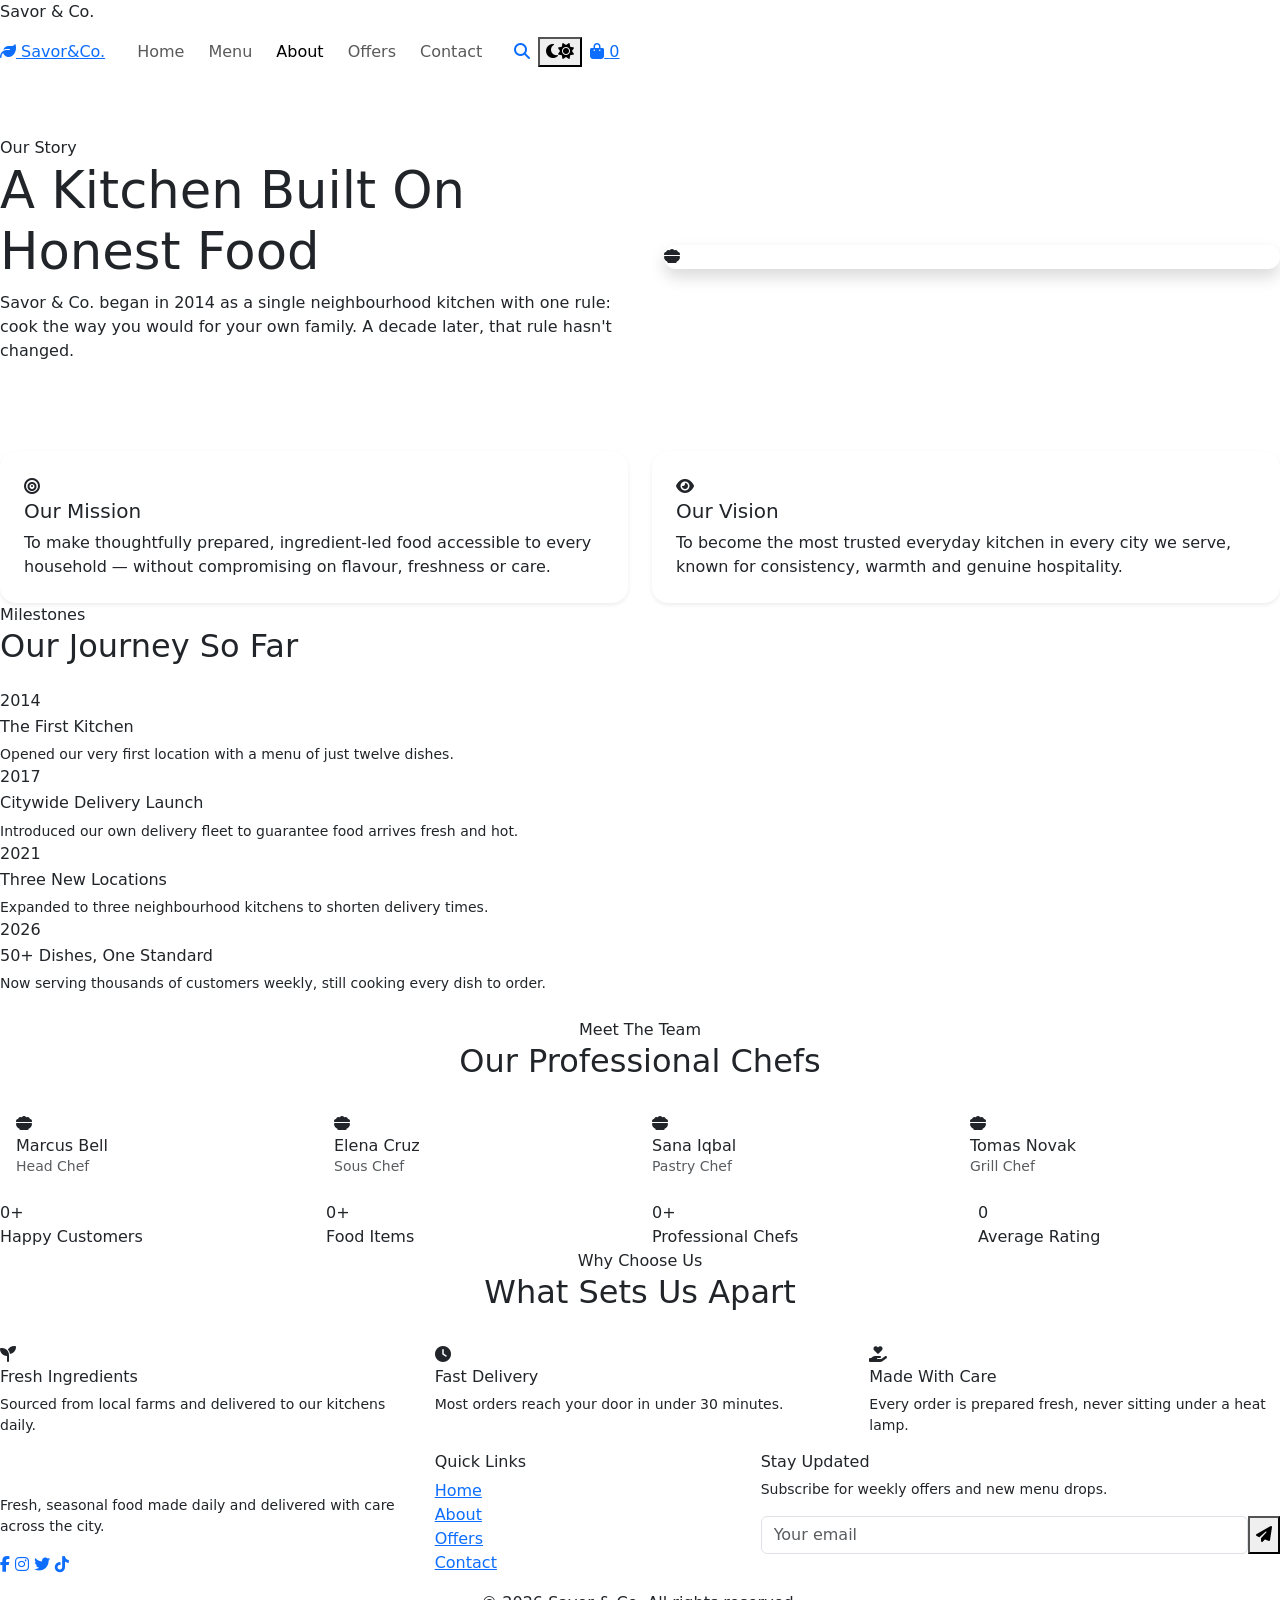
==== about.html @ 9f9e0a3d "Add food website" ====
<!DOCTYPE html>
<html lang="en">
<head>
<script>
(function () {
  // Apply saved theme immediately, before CSS/paint, to avoid a flash
  try {
    var t = localStorage.getItem("savorco_theme") || "light";
    document.documentElement.setAttribute("data-theme", t);
  } catch (e) {}

  // Register the broken-image fallback as early as possible (before
  // any <img> in <body> starts loading) so fast failures are always
  // caught -- a listener attached later (e.g. at DOMContentLoaded)
  // can miss images that error out immediately.
  document.addEventListener("error", function (evt) {
    var img = evt.target;
    if (!img || img.tagName !== "IMG" || img.dataset.fallbackApplied) return;
    img.dataset.fallbackApplied = "true";
    var ph = document.createElement("div");
    ph.className = (img.className || "") + " img-fallback";
    ph.setAttribute("role", "img");
    ph.setAttribute("aria-label", img.alt || "Image unavailable");
    ph.innerHTML = '<i class="fa-solid fa-bowl-food"></i>';
    if (img.parentNode) img.parentNode.replaceChild(ph, img);
  }, true);
})();
</script>
<meta charset="UTF-8">
<meta name="viewport" content="width=device-width, initial-scale=1.0">
<title>About Us — Savor & Co.</title>
<meta name="description" content="Our story, our mission, our chefs — learn what makes Savor & Co. different.">
<link rel="preconnect" href="https://fonts.googleapis.com">
<link href="https://fonts.googleapis.com/css2?family=Fraunces:wght@500;600;700&family=Manrope:wght@400;500;600;700;800&display=swap" rel="stylesheet">
<link href="https://cdn.jsdelivr.net/npm/bootstrap@5.3.3/dist/css/bootstrap.min.css" rel="stylesheet">
<link rel="stylesheet" href="https://cdnjs.cloudflare.com/ajax/libs/font-awesome/6.5.2/css/all.min.css">
<link rel="stylesheet" href="css/style.css">
</head>
<body data-page="about">

<div id="loading-screen">
  <div class="loader-mark"></div>
  <div class="loader-text">Savor & Co.</div>
</div>

<nav class="site-navbar navbar navbar-expand-lg">
  <div class="container-narrow d-flex align-items-center justify-content-between">
    <a href="index.html" class="brand-mark"><i class="fa-solid fa-leaf"></i> Savor<span>&</span>Co.</a>
    <button class="navbar-toggler border-0" type="button" data-bs-toggle="collapse" data-bs-target="#mainNavbar">
      <i class="fa-solid fa-bars fs-4"></i>
    </button>
    <div class="collapse navbar-collapse flex-grow-0" id="mainNavbar">
      <ul class="navbar-nav mx-lg-4 gap-lg-2">
        <li class="nav-item"><a class="nav-link nav-link-custom" href="index.html">Home</a></li>
        <li class="nav-item"><a class="nav-link nav-link-custom" href="menu.html">Menu</a></li>
        <li class="nav-item"><a class="nav-link nav-link-custom active" href="about.html">About</a></li>
        <li class="nav-item"><a class="nav-link nav-link-custom" href="offers.html">Offers</a></li>
        <li class="nav-item"><a class="nav-link nav-link-custom" href="contact.html">Contact</a></li>
      </ul>
      <div class="d-flex align-items-center gap-2 mt-3 mt-lg-0">
        <a href="menu.html" class="btn-icon-circle" aria-label="Search"><i class="fa-solid fa-magnifying-glass"></i></a>
        <button class="btn-icon-circle theme-toggle-btn" id="themeToggleBtn" type="button" aria-label="Toggle dark mode">
          <i class="fa-solid fa-moon"></i><i class="fa-solid fa-sun"></i>
        </button>
        <a href="cart.html" class="btn-icon-circle cart-badge-wrap" aria-label="Cart">
          <i class="fa-solid fa-bag-shopping"></i>
          <span class="cart-count-badge js-cart-count">0</span>
        </a>
      </div>
    </div>
  </div>
</nav>

<!-- =========================
     RESTAURANT STORY
========================= -->
<header class="hero" style="padding:3.5rem 0;">
  <div class="container-narrow">
    <div class="row align-items-center g-5">
      <div class="col-lg-6 reveal left in-view">
        <span class="hero-eyebrow">Our Story</span>
        <h1 style="font-size:clamp(2rem,4vw,3.2rem);">A Kitchen Built On Honest Food</h1>
        <p class="lead-text">Savor & Co. began in 2014 as a single neighbourhood kitchen with one rule: cook the way you would for your own family. A decade later, that rule hasn't changed.</p>
      </div>
      <div class="col-lg-6 reveal right in-view">
        <img src="https://images.unsplash.com/photo-1414235077428-338989a2e8c0?q=80&w=800&auto=format&fit=crop" class="rounded-4 shadow" alt="Our restaurant's original kitchen">
      </div>
    </div>
  </div>
</header>

<!-- =========================
     MISSION AND VISION
========================= -->
<section class="section pt-3">
  <div class="container-narrow">
    <div class="row g-4">
      <div class="col-md-6 reveal up">
        <div class="p-4 rounded-4 bg-white shadow-sm h-100">
          <div class="why-us-icon"><i class="fa-solid fa-bullseye"></i></div>
          <h3 class="h5">Our Mission</h3>
          <p class="mb-0">To make thoughtfully prepared, ingredient-led food accessible to every household — without compromising on flavour, freshness or care.</p>
        </div>
      </div>
      <div class="col-md-6 reveal up">
        <div class="p-4 rounded-4 bg-white shadow-sm h-100">
          <div class="why-us-icon"><i class="fa-solid fa-eye"></i></div>
          <h3 class="h5">Our Vision</h3>
          <p class="mb-0">To become the most trusted everyday kitchen in every city we serve, known for consistency, warmth and genuine hospitality.</p>
        </div>
      </div>
    </div>
  </div>
</section>

<!-- =========================
     TIMELINE / HISTORY
========================= -->
<section class="section pt-0">
  <div class="container-narrow">
    <div class="reveal up">
      <span class="section-label">Milestones</span>
      <h2 class="section-heading">Our Journey So Far</h2>
    </div>
    <div class="timeline mt-4">
      <div class="timeline-item reveal up">
        <div class="timeline-year">2014</div>
        <h4 class="h6 mt-1">The First Kitchen</h4>
        <p class="small mb-0">Opened our very first location with a menu of just twelve dishes.</p>
      </div>
      <div class="timeline-item reveal up">
        <div class="timeline-year">2017</div>
        <h4 class="h6 mt-1">Citywide Delivery Launch</h4>
        <p class="small mb-0">Introduced our own delivery fleet to guarantee food arrives fresh and hot.</p>
      </div>
      <div class="timeline-item reveal up">
        <div class="timeline-year">2021</div>
        <h4 class="h6 mt-1">Three New Locations</h4>
        <p class="small mb-0">Expanded to three neighbourhood kitchens to shorten delivery times.</p>
      </div>
      <div class="timeline-item reveal up">
        <div class="timeline-year">2026</div>
        <h4 class="h6 mt-1">50+ Dishes, One Standard</h4>
        <p class="small mb-0">Now serving thousands of customers weekly, still cooking every dish to order.</p>
      </div>
    </div>
  </div>
</section>

<!-- =========================
     CHEF SECTION
========================= -->
<section class="section pt-0" style="background:var(--beige);border-radius:40px;margin:0 1rem;">
  <div class="container-narrow py-4">
    <div class="text-center reveal up">
      <span class="section-label">Meet The Team</span>
      <h2 class="section-heading">Our Professional Chefs</h2>
    </div>
    <div class="row g-4 mt-2">
      <div class="col-sm-6 col-lg-3 reveal up">
        <div class="chef-card">
          <img src="https://images.unsplash.com/photo-1583394293214-28ded15ee548?q=80&w=500&auto=format&fit=crop" class="chef-photo" alt="Head Chef Marcus Bell">
          <h4 class="h6 mb-0">Marcus Bell</h4>
          <p class="small text-muted mb-0">Head Chef</p>
        </div>
      </div>
      <div class="col-sm-6 col-lg-3 reveal up">
        <div class="chef-card">
          <img src="https://images.unsplash.com/photo-1607631568010-a87245c0daf8?q=80&w=500&auto=format&fit=crop" class="chef-photo" alt="Sous Chef Elena Cruz">
          <h4 class="h6 mb-0">Elena Cruz</h4>
          <p class="small text-muted mb-0">Sous Chef</p>
        </div>
      </div>
      <div class="col-sm-6 col-lg-3 reveal up">
        <div class="chef-card">
          <img src="https://images.unsplash.com/photo-1595257841889-73dd2f841bf6?q=80&w=500&auto=format&fit=crop" class="chef-photo" alt="Pastry Chef Sana Iqbal">
          <h4 class="h6 mb-0">Sana Iqbal</h4>
          <p class="small text-muted mb-0">Pastry Chef</p>
        </div>
      </div>
      <div class="col-sm-6 col-lg-3 reveal up">
        <div class="chef-card">
          <img src="https://images.unsplash.com/photo-1577219491135-ce391730fb2c?q=80&w=500&auto=format&fit=crop" class="chef-photo" alt="Grill Chef Tomas Novak">
          <h4 class="h6 mb-0">Tomas Novak</h4>
          <p class="small text-muted mb-0">Grill Chef</p>
        </div>
      </div>
    </div>
  </div>
</section>

<!-- =========================
     ANIMATED STATISTICS
========================= -->
<section class="section">
  <div class="container-narrow reveal zoom">
    <div class="stats-band">
      <div class="row g-4">
        <div class="col-6 col-md-3 stat-item">
          <div class="stat-number"><span data-count-to="5000">0</span>+</div>
          <div class="stat-label">Happy Customers</div>
        </div>
        <div class="col-6 col-md-3 stat-item">
          <div class="stat-number"><span data-count-to="50">0</span>+</div>
          <div class="stat-label">Food Items</div>
        </div>
        <div class="col-6 col-md-3 stat-item">
          <div class="stat-number"><span data-count-to="15">0</span>+</div>
          <div class="stat-label">Professional Chefs</div>
        </div>
        <div class="col-6 col-md-3 stat-item">
          <div class="stat-number"><span data-count-to="4.9">0</span></div>
          <div class="stat-label">Average Rating</div>
        </div>
      </div>
    </div>
  </div>
</section>

<!-- =========================
     WHY CHOOSE US
========================= -->
<section class="section pt-0">
  <div class="container-narrow">
    <div class="text-center reveal up">
      <span class="section-label">Why Choose Us</span>
      <h2 class="section-heading">What Sets Us Apart</h2>
    </div>
    <div class="row g-4 mt-2">
      <div class="col-md-4 reveal up">
        <div class="why-us-icon"><i class="fa-solid fa-seedling"></i></div>
        <h3 class="h6">Fresh Ingredients</h3>
        <p class="small">Sourced from local farms and delivered to our kitchens daily.</p>
      </div>
      <div class="col-md-4 reveal up">
        <div class="why-us-icon"><i class="fa-solid fa-clock"></i></div>
        <h3 class="h6">Fast Delivery</h3>
        <p class="small">Most orders reach your door in under 30 minutes.</p>
      </div>
      <div class="col-md-4 reveal up">
        <div class="why-us-icon"><i class="fa-solid fa-hand-holding-heart"></i></div>
        <h3 class="h6">Made With Care</h3>
        <p class="small">Every order is prepared fresh, never sitting under a heat lamp.</p>
      </div>
    </div>
  </div>
</section>

<footer class="site-footer">
  <div class="container-narrow">
    <div class="row g-4">
      <div class="col-lg-4">
        <a href="index.html" class="brand-mark text-white mb-3 d-inline-flex"><i class="fa-solid fa-leaf"></i> Savor<span>&</span>Co.</a>
        <p class="small">Fresh, seasonal food made daily and delivered with care across the city.</p>
        <div class="social-icon-row">
          <a href="#" aria-label="Facebook"><i class="fa-brands fa-facebook-f"></i></a>
          <a href="#" aria-label="Instagram"><i class="fa-brands fa-instagram"></i></a>
          <a href="#" aria-label="Twitter"><i class="fa-brands fa-twitter"></i></a>
          <a href="#" aria-label="TikTok"><i class="fa-brands fa-tiktok"></i></a>
        </div>
      </div>
      <div class="col-6 col-lg-3">
        <h6>Quick Links</h6>
        <ul class="list-unstyled footer-links">
          <li><a href="index.html">Home</a></li>
          <li><a href="about.html">About</a></li>
          <li><a href="offers.html">Offers</a></li>
          <li><a href="contact.html">Contact</a></li>
        </ul>
      </div>
      <div class="col-lg-5">
        <h6>Stay Updated</h6>
        <p class="small">Subscribe for weekly offers and new menu drops.</p>
        <form class="d-flex newsletter-form" onsubmit="event.preventDefault(); showToast('Subscribed successfully!');">
          <input type="email" class="form-control" placeholder="Your email" required>
          <button type="submit"><i class="fa-solid fa-paper-plane"></i></button>
        </form>
      </div>
    </div>
    <div class="footer-bottom text-center">© 2026 Savor & Co. All rights reserved.</div>
  </div>
</footer>

<script src="https://cdn.jsdelivr.net/npm/bootstrap@5.3.3/dist/js/bootstrap.bundle.min.js"></script>
<script src="js/main.js"></script>
<script src="js/animations.js"></script>
<script src="js/cart.js"></script>
</body>
</html>
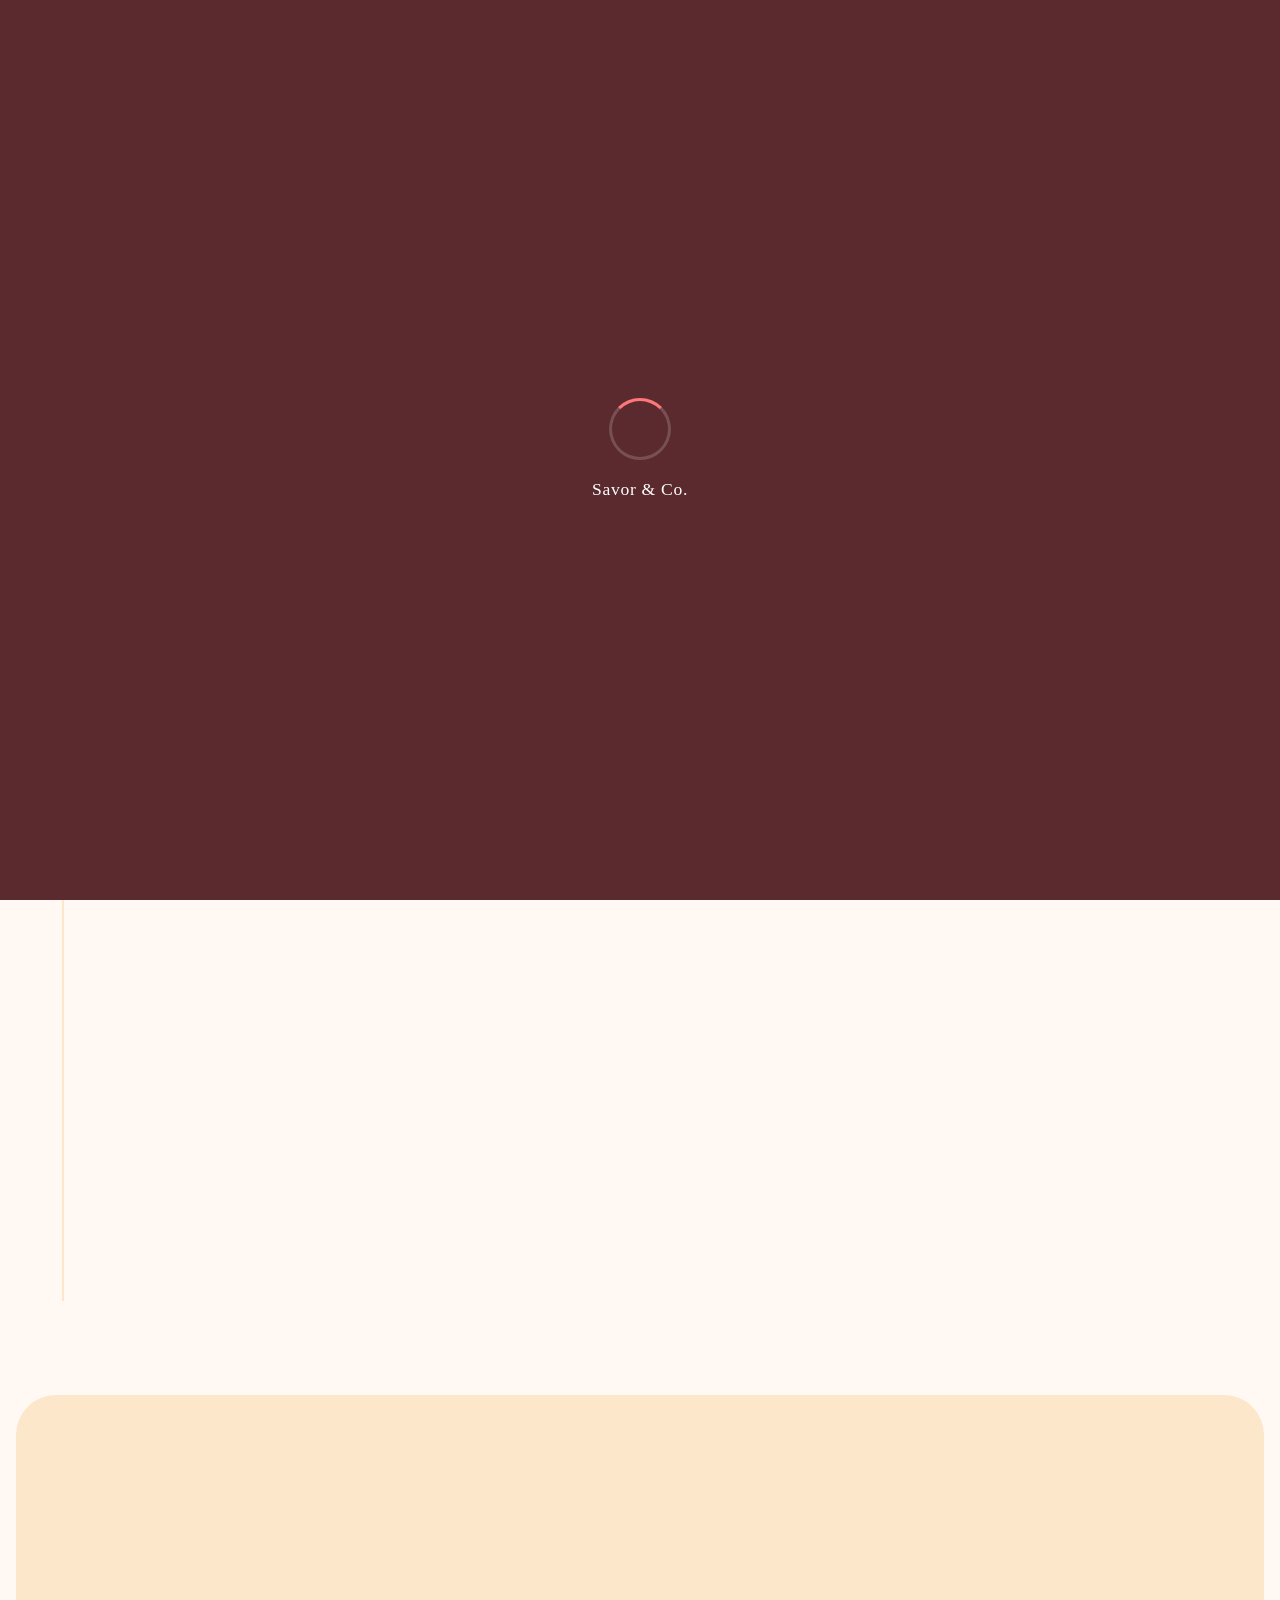
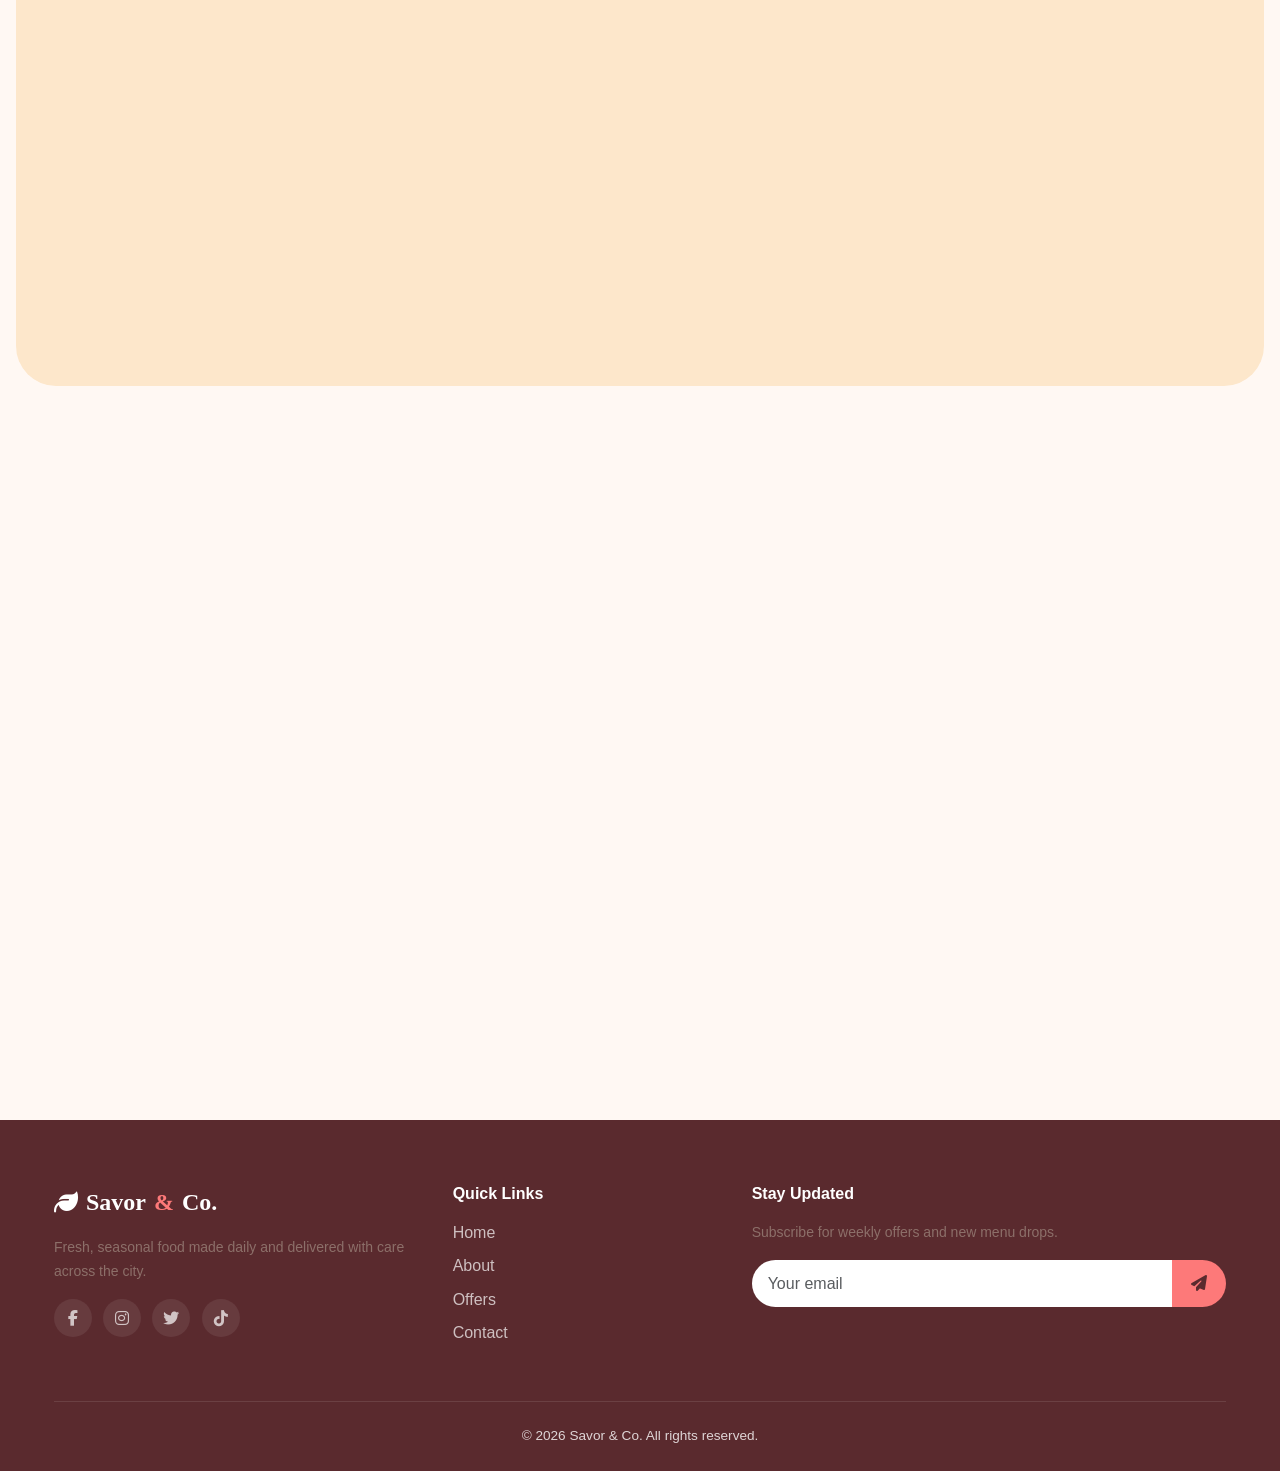
==== commit 060cf8da: "Update theme and rename files" ====
--- a/about.html
+++ b/about.html
@@ -34,7 +34,7 @@
 <link href="https://fonts.googleapis.com/css2?family=Fraunces:wght@500;600;700&family=Manrope:wght@400;500;600;700;800&display=swap" rel="stylesheet">
 <link href="https://cdn.jsdelivr.net/npm/bootstrap@5.3.3/dist/css/bootstrap.min.css" rel="stylesheet">
 <link rel="stylesheet" href="https://cdnjs.cloudflare.com/ajax/libs/font-awesome/6.5.2/css/all.min.css">
-<link rel="stylesheet" href="css/style.css">
+<link rel="stylesheet" href="style.css">
 </head>
 <body data-page="about">
 
@@ -282,8 +282,6 @@
 </footer>
 
 <script src="https://cdn.jsdelivr.net/npm/bootstrap@5.3.3/dist/js/bootstrap.bundle.min.js"></script>
-<script src="js/main.js"></script>
-<script src="js/animations.js"></script>
-<script src="js/cart.js"></script>
+<script src="site.js"></script>
 </body>
 </html>
--- a/style.css
+++ b/style.css
@@ -0,0 +1,975 @@
+/* =========================================================
+   SAVOR & CO. — MAIN STYLESHEET
+   Design system: "Sunset Coral" — peach/coral palette
+   (#FEEAC9 · #FFCDC9 · #FDACAC · #FD7979) paired with a deep
+   burgundy for text/headings/buttons so it stays readable.
+   Fonts: 'Fraunces' (display/headings) + 'Manrope' (body)
+   ========================================================= */
+
+/* -------------------- DESIGN TOKENS -------------------- */
+/* Variable NAMES are kept from the original theme on purpose
+   so every component below (which references var(--deep-green)
+   etc.) repaints automatically without per-component edits. */
+:root {
+  --deep-green: #5A2A2E;
+  --deep-green-2: #74383D;
+  --fresh-green: #E2625F;
+  --fresh-green-light: #FFE3DC;
+  --cream: #FFF8F3;
+  --beige: #FDE7CB;
+  --gold: #FD7979;
+  --gold-dark: #E2625F;
+  --ink: #3A2422;
+  --ink-soft: #8C6F69;
+  --white: #FFFFFF;
+  --danger: #C0392B;
+
+  --font-display: 'Fraunces', Georgia, serif;
+  --font-body: 'Manrope', -apple-system, BlinkMacSystemFont, sans-serif;
+
+  --radius-sm: 8px;
+  --radius-md: 14px;
+  --radius-lg: 26px;
+  --shadow-soft: 0 10px 30px rgba(90, 42, 46, 0.1);
+  --shadow-strong: 0 20px 45px rgba(90, 42, 46, 0.18);
+  --container-max: 1220px;
+
+  color-scheme: light;
+}
+
+/* Smooth crossfade between light/dark palettes */
+body, .site-navbar, .food-card, .form-card, .testimonial-card,
+.contact-info-card, .summary-card, .offer-card, .cart-item-row,
+.category-pill, .modal-content, .accordion-item, .form-control,
+.form-select {
+  transition: background-color 0.35s ease, color 0.35s ease, border-color 0.35s ease;
+}
+
+/* -------------------- RESET / BASE -------------------- */
+* { box-sizing: border-box; }
+html { scroll-behavior: smooth; }
+body {
+  font-family: var(--font-body);
+  color: var(--ink);
+  background: var(--cream);
+  overflow-x: hidden;
+  -webkit-font-smoothing: antialiased;
+}
+h1, h2, h3, h4, .display-font {
+  font-family: var(--font-display);
+  color: var(--deep-green);
+  font-weight: 600;
+  letter-spacing: -0.01em;
+}
+p { color: var(--ink-soft); line-height: 1.7; }
+a { text-decoration: none; color: inherit; }
+img { max-width: 100%; display: block; }
+::selection { background: var(--gold); color: var(--deep-green); }
+
+:focus-visible {
+  outline: 3px solid var(--gold);
+  outline-offset: 2px;
+}
+
+.container-narrow {
+  max-width: var(--container-max);
+  margin: 0 auto;
+  padding: 0 1.5rem;
+}
+
+.section {
+  padding: 5.5rem 0;
+}
+@media (max-width: 767px) {
+  .section { padding: 3.25rem 0; }
+}
+
+.section-label {
+  font-size: 0.95rem;
+  color: var(--fresh-green);
+  font-weight: 700;
+  margin-bottom: 0.6rem;
+  display: inline-block;
+}
+
+.section-heading {
+  font-size: clamp(1.9rem, 3.4vw, 2.9rem);
+  margin-bottom: 0.75rem;
+}
+
+.section-sub {
+  color: var(--ink-soft);
+  max-width: 560px;
+  font-size: 1.05rem;
+}
+
+/* -------------------- BUTTONS -------------------- */
+.btn-brand {
+  background: var(--deep-green);
+  color: var(--white);
+  border: none;
+  padding: 0.85rem 1.9rem;
+  border-radius: 50px;
+  font-weight: 600;
+  transition: transform 0.25s ease, background 0.25s ease, box-shadow 0.25s ease;
+  box-shadow: var(--shadow-soft);
+}
+.btn-brand:hover {
+  background: var(--fresh-green);
+  color: var(--white);
+  transform: translateY(-3px);
+  box-shadow: var(--shadow-strong);
+}
+.btn-gold {
+  background: var(--gold);
+  color: var(--deep-green);
+  border: none;
+  padding: 0.85rem 1.9rem;
+  border-radius: 50px;
+  font-weight: 700;
+  transition: transform 0.25s ease, box-shadow 0.25s ease;
+}
+.btn-gold:hover {
+  background: var(--gold-dark);
+  color: var(--white);
+  transform: translateY(-3px);
+  box-shadow: var(--shadow-strong);
+}
+.btn-outline-brand {
+  background: transparent;
+  color: var(--deep-green);
+  border: 1.5px solid var(--deep-green);
+  padding: 0.8rem 1.85rem;
+  border-radius: 50px;
+  font-weight: 600;
+  transition: all 0.25s ease;
+}
+.btn-outline-brand:hover {
+  background: var(--deep-green);
+  color: var(--white);
+}
+.btn-icon-circle {
+  width: 42px; height: 42px;
+  border-radius: 50%;
+  display: inline-flex;
+  align-items: center;
+  justify-content: center;
+  background: var(--fresh-green-light);
+  color: var(--deep-green);
+  border: none;
+  transition: background 0.2s ease, color 0.2s ease, transform 0.2s ease;
+}
+.btn-icon-circle:hover {
+  background: var(--deep-green);
+  color: var(--white);
+  transform: scale(1.08);
+}
+
+/* =========================================================
+   LOADING SCREEN
+   Brief food-logo animation shown while the page boots
+   ========================================================= */
+#loading-screen {
+  position: fixed;
+  inset: 0;
+  background: var(--deep-green);
+  z-index: 9999;
+  display: flex;
+  align-items: center;
+  justify-content: center;
+  flex-direction: column;
+  transition: opacity 0.5s ease, visibility 0.5s ease;
+}
+#loading-screen.hide {
+  opacity: 0;
+  visibility: hidden;
+}
+.loader-mark {
+  width: 62px; height: 62px;
+  border-radius: 50%;
+  border: 3px solid rgba(255,255,255,0.18);
+  border-top-color: var(--gold);
+  animation: spin 0.9s linear infinite;
+  margin-bottom: 1rem;
+}
+.loader-text {
+  color: var(--white);
+  font-family: var(--font-display);
+  letter-spacing: 0.04em;
+  font-size: 1.1rem;
+}
+@keyframes spin { to { transform: rotate(360deg); } }
+
+/* =========================================================
+   NAVBAR
+   Sticky premium navbar, changes on scroll
+   ========================================================= */
+.site-navbar {
+  position: sticky;
+  top: 0;
+  z-index: 1030;
+  background: rgba(255, 249, 241, 0.92);
+  backdrop-filter: blur(10px);
+  padding: 1.05rem 0;
+  transition: box-shadow 0.3s ease, padding 0.3s ease;
+  border-bottom: 1px solid transparent;
+}
+.site-navbar.scrolled {
+  box-shadow: 0 6px 24px rgba(22,54,42,0.08);
+  padding: 0.6rem 0;
+  border-bottom-color: rgba(22,54,42,0.06);
+}
+.brand-mark {
+  font-family: var(--font-display);
+  font-size: 1.5rem;
+  font-weight: 700;
+  color: var(--deep-green);
+  display: flex;
+  align-items: center;
+  gap: 0.5rem;
+}
+.brand-mark span { color: var(--gold); }
+.nav-link-custom {
+  font-weight: 600;
+  color: var(--ink) !important;
+  margin: 0 0.65rem;
+  position: relative;
+  padding: 0.4rem 0.1rem !important;
+}
+.nav-link-custom::after {
+  content: "";
+  position: absolute;
+  left: 0; bottom: 0;
+  width: 0; height: 2px;
+  background: var(--gold);
+  transition: width 0.25s ease;
+}
+.nav-link-custom:hover::after,
+.nav-link-custom.active::after { width: 100%; }
+.nav-link-custom.active { color: var(--deep-green) !important; }
+
+.cart-badge-wrap { position: relative; }
+.cart-count-badge {
+  position: absolute;
+  top: -6px; right: -8px;
+  background: var(--danger);
+  color: var(--white);
+  font-size: 0.68rem;
+  font-weight: 700;
+  min-width: 18px;
+  height: 18px;
+  border-radius: 50%;
+  display: flex;
+  align-items: center;
+  justify-content: center;
+  padding: 0 3px;
+}
+
+/* =========================================================
+   HERO SECTION
+   ========================================================= */
+.hero {
+  position: relative;
+  padding: 5rem 0 4rem;
+  background: linear-gradient(180deg, var(--beige) 0%, var(--cream) 100%);
+  overflow: hidden;
+}
+.hero-eyebrow {
+  color: var(--fresh-green);
+  font-weight: 700;
+  margin-bottom: 1rem;
+}
+.hero h1 {
+  font-size: clamp(2.4rem, 5vw, 3.8rem);
+  line-height: 1.08;
+  margin-bottom: 1.25rem;
+}
+.hero p.lead-text {
+  font-size: 1.15rem;
+  color: var(--ink-soft);
+  max-width: 480px;
+  margin-bottom: 2rem;
+}
+.hero-img-wrap {
+  position: relative;
+}
+.hero-img-main {
+  border-radius: var(--radius-lg);
+  box-shadow: var(--shadow-strong);
+  width: 100%;
+  object-fit: cover;
+  aspect-ratio: 1/1;
+}
+.floating-card {
+  position: absolute;
+  background: var(--white);
+  border-radius: var(--radius-md);
+  box-shadow: var(--shadow-strong);
+  padding: 0.9rem 1.1rem;
+  display: flex;
+  align-items: center;
+  gap: 0.7rem;
+  animation: float 4s ease-in-out infinite;
+}
+.floating-card.card-1 { top: 10%; left: -8%; }
+.floating-card.card-2 { bottom: 8%; right: -6%; animation-delay: 1.2s; }
+@keyframes float {
+  0%, 100% { transform: translateY(0); }
+  50% { transform: translateY(-12px); }
+}
+.scroll-indicator {
+  display: flex;
+  align-items: center;
+  gap: 0.6rem;
+  margin-top: 2.5rem;
+  color: var(--ink-soft);
+  font-size: 0.9rem;
+}
+.scroll-indicator .dot {
+  width: 26px; height: 42px;
+  border: 2px solid var(--deep-green);
+  border-radius: 20px;
+  position: relative;
+}
+.scroll-indicator .dot::before {
+  content: "";
+  position: absolute;
+  top: 6px; left: 50%;
+  width: 5px; height: 5px;
+  background: var(--gold);
+  border-radius: 50%;
+  transform: translateX(-50%);
+  animation: scrollDot 1.6s infinite;
+}
+@keyframes scrollDot {
+  0% { top: 6px; opacity: 1; }
+  70% { top: 24px; opacity: 0; }
+  100% { top: 24px; opacity: 0; }
+}
+
+/* =========================================================
+   FOOD CARD — used on home, menu, offers
+   ========================================================= */
+.food-card {
+  background: var(--white);
+  border-radius: var(--radius-md);
+  overflow: hidden;
+  box-shadow: var(--shadow-soft);
+  transition: transform 0.3s ease, box-shadow 0.3s ease;
+  height: 100%;
+  display: flex;
+  flex-direction: column;
+}
+.food-card:hover {
+  transform: translateY(-8px);
+  box-shadow: var(--shadow-strong);
+}
+.food-card-img-wrap {
+  position: relative;
+  overflow: hidden;
+  aspect-ratio: 4/3;
+}
+.food-card-img-wrap img {
+  width: 100%; height: 100%;
+  object-fit: cover;
+  transition: transform 0.5s ease;
+}
+.food-card:hover .food-card-img-wrap img { transform: scale(1.08); }
+.food-fav-btn {
+  position: absolute;
+  top: 0.7rem; right: 0.7rem;
+  width: 36px; height: 36px;
+  border-radius: 50%;
+  background: rgba(255,255,255,0.9);
+  border: none;
+  display: flex;
+  align-items: center;
+  justify-content: center;
+  color: var(--ink-soft);
+  transition: color 0.2s ease, transform 0.2s ease;
+}
+.food-fav-btn:hover { transform: scale(1.1); }
+.food-fav-btn.active { color: var(--danger); }
+.food-cat-badge {
+  position: absolute;
+  top: 0.7rem; left: 0.7rem;
+  background: var(--deep-green);
+  color: var(--white);
+  font-size: 0.7rem;
+  font-weight: 700;
+  padding: 0.28rem 0.7rem;
+  border-radius: 20px;
+  text-transform: capitalize;
+}
+.food-card-body { padding: 1.1rem 1.2rem 1.3rem; display: flex; flex-direction: column; flex: 1; }
+.food-card-title { font-size: 1.08rem; margin-bottom: 0.3rem; }
+.food-card-desc { font-size: 0.88rem; color: var(--ink-soft); margin-bottom: 0.7rem; flex: 1; }
+.food-card-rating { color: var(--gold); font-size: 0.85rem; margin-bottom: 0.6rem; }
+.food-card-rating span { color: var(--ink-soft); margin-left: 0.3rem; }
+.food-card-footer { display: flex; align-items: center; justify-content: space-between; margin-top: auto; }
+.food-price { font-family: var(--font-display); font-weight: 700; color: var(--deep-green); font-size: 1.15rem; }
+.btn-add-cart {
+  background: var(--fresh-green-light);
+  color: var(--deep-green);
+  border: none;
+  padding: 0.5rem 1.1rem;
+  border-radius: 50px;
+  font-weight: 700;
+  font-size: 0.85rem;
+  transition: background 0.25s ease, color 0.25s ease, transform 0.2s ease;
+}
+.btn-add-cart:hover { background: var(--deep-green); color: var(--white); transform: translateY(-2px); }
+
+/* -------------------- CATEGORY PILLS -------------------- */
+.category-pill {
+  background: var(--white);
+  border: 1.5px solid var(--beige);
+  color: var(--ink);
+  padding: 0.5rem 1.3rem;
+  border-radius: 50px;
+  font-weight: 600;
+  font-size: 0.92rem;
+  transition: all 0.25s ease;
+  white-space: nowrap;
+}
+.category-pill:hover { border-color: var(--fresh-green); }
+.category-pill.active {
+  background: var(--deep-green);
+  color: var(--white);
+  border-color: var(--deep-green);
+}
+
+/* -------------------- SCROLL REVEAL -------------------- */
+.reveal {
+  opacity: 0;
+  transition: opacity 0.7s ease, transform 0.7s ease;
+}
+.reveal.up { transform: translateY(36px); }
+.reveal.left { transform: translateX(-46px); }
+.reveal.right { transform: translateX(46px); }
+.reveal.zoom { transform: scale(0.92); }
+.reveal.in-view { opacity: 1; transform: none; }
+@media (prefers-reduced-motion: reduce) {
+  .reveal { opacity: 1 !important; transform: none !important; transition: none !important; }
+}
+
+/* =========================================================
+   STATS / COUNTERS
+   ========================================================= */
+.stats-band {
+  background: var(--deep-green);
+  color: var(--white);
+  border-radius: var(--radius-lg);
+  padding: 2.8rem 2rem;
+}
+.stat-item { text-align: center; }
+.stat-number {
+  font-family: var(--font-display);
+  font-size: clamp(2.2rem, 4vw, 3rem);
+  font-weight: 700;
+  color: var(--gold);
+}
+.stat-label { color: rgba(255,255,255,0.75); font-size: 0.95rem; margin-top: 0.3rem; }
+
+/* -------------------- TESTIMONIALS -------------------- */
+.testimonial-card {
+  background: var(--white);
+  border-radius: var(--radius-md);
+  padding: 1.8rem;
+  box-shadow: var(--shadow-soft);
+  height: 100%;
+}
+.testimonial-card .stars { color: var(--gold); margin-bottom: 0.7rem; }
+.testimonial-avatar {
+  width: 48px; height: 48px;
+  border-radius: 50%;
+  object-fit: cover;
+}
+.testimonial-quote { font-style: italic; margin-bottom: 1rem; }
+
+/* -------------------- OFFER CARDS -------------------- */
+.offer-card {
+  background: var(--white);
+  border-radius: var(--radius-md);
+  overflow: hidden;
+  box-shadow: var(--shadow-soft);
+  position: relative;
+  transition: transform 0.3s ease, box-shadow 0.3s ease;
+}
+.offer-card:hover { transform: translateY(-6px); box-shadow: var(--shadow-strong); }
+.offer-badge {
+  position: absolute;
+  top: 1rem; left: 1rem;
+  font-size: 0.68rem;
+  font-weight: 700;
+  padding: 0.3rem 0.7rem;
+  border-radius: 20px;
+  z-index: 2;
+}
+.offer-badge.limited { background: var(--danger); color: var(--white); }
+.offer-badge.best { background: var(--gold); color: var(--deep-green); }
+.offer-badge.popular { background: var(--fresh-green); color: var(--white); }
+.offer-strip {
+  background: var(--deep-green-2);
+  color: var(--white);
+  padding: 1rem 1.3rem;
+  display: flex;
+  align-items: center;
+  justify-content: space-between;
+}
+.promo-code {
+  border: 1.5px dashed var(--gold);
+  background: var(--fresh-green-light);
+  border-radius: var(--radius-sm);
+  padding: 0.5rem 1rem;
+  font-weight: 700;
+  letter-spacing: 0.06em;
+  color: var(--deep-green);
+  display: inline-flex;
+  align-items: center;
+  gap: 0.5rem;
+}
+.countdown-box {
+  display: flex;
+  gap: 0.7rem;
+}
+.countdown-unit {
+  background: var(--deep-green);
+  color: var(--white);
+  border-radius: var(--radius-sm);
+  padding: 0.6rem 0.9rem;
+  text-align: center;
+  min-width: 62px;
+}
+.countdown-unit .num { font-family: var(--font-display); font-size: 1.4rem; font-weight: 700; display:block; }
+.countdown-unit .lbl { font-size: 0.68rem; color: rgba(255,255,255,0.7); text-transform: uppercase; }
+
+/* -------------------- ABOUT / TIMELINE -------------------- */
+.timeline { position: relative; padding-left: 2.4rem; }
+.timeline::before {
+  content: "";
+  position: absolute;
+  left: 8px; top: 6px; bottom: 6px;
+  width: 2px;
+  background: var(--beige);
+}
+.timeline-item { position: relative; padding-bottom: 2.4rem; }
+.timeline-item:last-child { padding-bottom: 0; }
+.timeline-item::before {
+  content: "";
+  position: absolute;
+  left: -2.4rem; top: 3px;
+  width: 18px; height: 18px;
+  border-radius: 50%;
+  background: var(--gold);
+  border: 3px solid var(--cream);
+  box-shadow: 0 0 0 2px var(--fresh-green);
+}
+.timeline-year { color: var(--fresh-green); font-weight: 700; font-size: 0.9rem; }
+
+.chef-card { text-align: center; }
+.chef-photo {
+  width: 100%;
+  aspect-ratio: 1/1;
+  border-radius: var(--radius-md);
+  object-fit: cover;
+  margin-bottom: 1rem;
+  box-shadow: var(--shadow-soft);
+}
+.why-us-icon {
+  width: 52px; height: 52px;
+  border-radius: 50%;
+  background: var(--fresh-green-light);
+  color: var(--deep-green);
+  display: flex;
+  align-items: center;
+  justify-content: center;
+  font-size: 1.3rem;
+  margin-bottom: 1rem;
+}
+
+/* -------------------- CONTACT -------------------- */
+.contact-info-card {
+  background: var(--white);
+  border-radius: var(--radius-md);
+  padding: 1.6rem;
+  box-shadow: var(--shadow-soft);
+  display: flex;
+  gap: 1rem;
+  align-items: flex-start;
+  height: 100%;
+}
+.contact-icon {
+  width: 46px; height: 46px;
+  border-radius: 50%;
+  background: var(--deep-green);
+  color: var(--white);
+  display: flex;
+  align-items: center;
+  justify-content: center;
+  flex-shrink: 0;
+}
+.map-placeholder {
+  border-radius: var(--radius-lg);
+  overflow: hidden;
+  height: 340px;
+  position: relative;
+  background: var(--beige);
+}
+.map-pin {
+  position: absolute;
+  top: 50%; left: 50%;
+  transform: translate(-50%, -100%);
+  color: var(--danger);
+  font-size: 2.2rem;
+  animation: pinBounce 1.8s ease-in-out infinite;
+}
+@keyframes pinBounce { 0%,100%{transform:translate(-50%,-100%);} 50%{transform:translate(-50%,-115%);} }
+
+.accordion-button:not(.collapsed) {
+  background: var(--fresh-green-light);
+  color: var(--deep-green);
+  box-shadow: none;
+}
+.accordion-button:focus { box-shadow: none; border-color: var(--fresh-green); }
+
+/* -------------------- FORMS -------------------- */
+.form-card {
+  background: var(--white);
+  border-radius: var(--radius-lg);
+  box-shadow: var(--shadow-soft);
+  padding: 2.4rem;
+}
+.form-control, .form-select {
+  border-radius: var(--radius-sm);
+  border: 1.5px solid var(--beige);
+  padding: 0.7rem 1rem;
+}
+.form-control:focus, .form-select:focus {
+  border-color: var(--fresh-green);
+  box-shadow: 0 0 0 0.2rem rgba(76,154,106,0.15);
+}
+.form-label { font-weight: 600; font-size: 0.92rem; }
+.social-login-btn {
+  border: 1.5px solid var(--beige);
+  border-radius: var(--radius-sm);
+  padding: 0.65rem;
+  background: var(--white);
+  font-weight: 600;
+  transition: border-color 0.2s ease, background 0.2s ease;
+}
+.social-login-btn:hover { border-color: var(--fresh-green); background: var(--fresh-green-light); }
+.auth-side-panel {
+  background: var(--deep-green);
+  border-radius: var(--radius-lg);
+  color: var(--white);
+  padding: 2.6rem;
+  height: 100%;
+  display: flex;
+  flex-direction: column;
+  justify-content: center;
+  position: relative;
+  overflow: hidden;
+}
+
+/* -------------------- CART / CHECKOUT -------------------- */
+.cart-item-row {
+  background: var(--white);
+  border-radius: var(--radius-md);
+  padding: 1.1rem;
+  box-shadow: var(--shadow-soft);
+  display: flex;
+  align-items: center;
+  gap: 1rem;
+  margin-bottom: 1rem;
+}
+.cart-item-img {
+  width: 84px; height: 84px;
+  border-radius: var(--radius-sm);
+  object-fit: cover;
+  flex-shrink: 0;
+}
+.qty-control {
+  display: inline-flex;
+  align-items: center;
+  border: 1.5px solid var(--beige);
+  border-radius: 50px;
+  overflow: hidden;
+}
+.qty-control button {
+  width: 32px; height: 32px;
+  border: none;
+  background: var(--fresh-green-light);
+  color: var(--deep-green);
+  font-weight: 700;
+}
+.qty-control span { width: 32px; text-align: center; font-weight: 700; }
+.remove-item-btn { color: var(--danger); background: none; border: none; font-size: 1.1rem; }
+
+.summary-card {
+  background: var(--white);
+  border-radius: var(--radius-md);
+  padding: 1.6rem;
+  box-shadow: var(--shadow-soft);
+  position: sticky;
+  top: 100px;
+}
+.summary-row { display: flex; justify-content: space-between; margin-bottom: 0.7rem; color: var(--ink-soft); }
+.summary-row.total { font-weight: 700; color: var(--deep-green); font-size: 1.15rem; border-top: 1px solid var(--beige); padding-top: 0.8rem; margin-top: 0.4rem; }
+
+.payment-option {
+  border: 1.5px solid var(--beige);
+  border-radius: var(--radius-sm);
+  padding: 1rem;
+  display: flex;
+  align-items: center;
+  gap: 0.8rem;
+  cursor: pointer;
+  transition: border-color 0.2s ease, background 0.2s ease;
+}
+.payment-option:hover { border-color: var(--fresh-green); }
+.payment-option.selected { border-color: var(--fresh-green); background: var(--fresh-green-light); }
+
+.confirm-check {
+  width: 90px; height: 90px;
+  border-radius: 50%;
+  background: var(--fresh-green-light);
+  color: var(--fresh-green);
+  display: flex;
+  align-items: center;
+  justify-content: center;
+  font-size: 2.6rem;
+  margin: 0 auto 1.4rem;
+  animation: popIn 0.5s ease;
+}
+@keyframes popIn { 0% { transform: scale(0); } 80% { transform: scale(1.1); } 100% { transform: scale(1); } }
+
+/* -------------------- FOOTER -------------------- */
+.site-footer {
+  background: var(--deep-green);
+  color: rgba(255,255,255,0.8);
+  padding: 4rem 0 1.5rem;
+}
+.site-footer h6 { color: var(--white); font-weight: 700; margin-bottom: 1.1rem; }
+.site-footer a { color: rgba(255,255,255,0.7); transition: color 0.2s ease; }
+.site-footer a:hover { color: var(--gold); }
+.footer-links li { margin-bottom: 0.6rem; }
+.social-icon-row { display: flex; gap: 0.7rem; margin-top: 1rem; }
+.social-icon-row a {
+  width: 38px; height: 38px;
+  border-radius: 50%;
+  background: rgba(255,255,255,0.08);
+  display: flex; align-items: center; justify-content: center;
+}
+.social-icon-row a:hover { background: var(--gold); color: var(--deep-green); }
+.newsletter-form input {
+  border-radius: 50px 0 0 50px !important;
+  border: none;
+  padding: 0.7rem 1rem;
+}
+.newsletter-form button {
+  border-radius: 0 50px 50px 0 !important;
+  background: var(--gold);
+  color: var(--deep-green);
+  border: none;
+  font-weight: 700;
+  padding: 0 1.2rem;
+}
+.footer-bottom {
+  border-top: 1px solid rgba(255,255,255,0.1);
+  margin-top: 2.5rem;
+  padding-top: 1.5rem;
+  font-size: 0.85rem;
+}
+
+/* -------------------- MODAL (food details) -------------------- */
+.food-modal-img { border-radius: var(--radius-md); width: 100%; aspect-ratio: 1/1; object-fit: cover; }
+.ingredient-tag {
+  background: var(--fresh-green-light);
+  color: var(--deep-green);
+  font-size: 0.78rem;
+  padding: 0.25rem 0.7rem;
+  border-radius: 20px;
+  margin: 0 0.3rem 0.3rem 0;
+  display: inline-block;
+}
+
+/* -------------------- EMPTY STATE -------------------- */
+.empty-state { text-align: center; padding: 3.5rem 1rem; }
+.empty-state i { font-size: 3rem; color: var(--fresh-green); margin-bottom: 1rem; }
+
+/* -------------------- MISC -------------------- */
+.badge-brand { background: var(--fresh-green-light); color: var(--deep-green); font-weight: 700; }
+.divider-dot { width: 5px; height: 5px; border-radius: 50%; background: var(--gold); display: inline-block; margin: 0 0.5rem; }
+.cta-band {
+  background: var(--deep-green);
+  border-radius: var(--radius-lg);
+  padding: 3.4rem 2rem;
+  text-align: center;
+  color: var(--white);
+  position: relative;
+  overflow: hidden;
+}
+.toast-custom { border-radius: var(--radius-sm); }
+
+@media (max-width: 991px) {
+  .floating-card { display: none; }
+}
+
+/* =========================================================
+   CUSTOM SCROLLBAR
+   Styled to match the brand palette instead of the browser
+   default — works in Chromium/Safari (::-webkit-*) and
+   Firefox (scrollbar-width / scrollbar-color).
+   ========================================================= */
+* {
+  scrollbar-width: thin;
+  scrollbar-color: var(--fresh-green) var(--beige);
+}
+::-webkit-scrollbar {
+  width: 11px;
+  height: 11px;
+}
+::-webkit-scrollbar-track {
+  background: var(--beige);
+}
+::-webkit-scrollbar-thumb {
+  background: var(--fresh-green);
+  border-radius: 20px;
+  border: 2px solid var(--beige);
+}
+::-webkit-scrollbar-thumb:hover {
+  background: var(--gold);
+}
+::-webkit-scrollbar-corner {
+  background: var(--beige);
+}
+
+/* =========================================================
+   DARK MODE
+   Toggled by adding data-theme="dark" to <html>. Preference
+   is read/written to localStorage by js/main.js. Most colors
+   repaint automatically because components use the CSS
+   variables above — this block only overrides variables and
+   patches the handful of hard-coded / Bootstrap-default spots.
+   ========================================================= */
+[data-theme="dark"] {
+  --deep-green: #F5B4AF;
+  --deep-green-2: #F8C5C1;
+  --fresh-green: #FD7979;
+  --fresh-green-light: #3A2422;
+  --cream: #1B1210;
+  --beige: #241715;
+  --gold: #FD7979;
+  --gold-dark: #E2625F;
+  --ink: #FBEDE9;
+  --ink-soft: #C9AFA9;
+  --white: #2A1C1A;
+  --danger: #FF6B57;
+  --shadow-soft: 0 10px 30px rgba(0, 0, 0, 0.4);
+  --shadow-strong: 0 20px 45px rgba(0, 0, 0, 0.55);
+  color-scheme: dark;
+}
+
+[data-theme="dark"] body { background: var(--cream); }
+
+/* Bootstrap utility classes carry their own fixed colors and don't
+   follow our CSS variables by default -- override them here so text
+   stays readable (light text in dark mode, dark text in light mode). */
+[data-theme="dark"] .text-dark { color: var(--ink) !important; }
+[data-theme="dark"] .text-muted { color: var(--ink-soft) !important; }
+[data-theme="dark"] .text-black { color: var(--ink) !important; }
+[data-theme="dark"] .text-body { color: var(--ink) !important; }
+
+[data-theme="dark"] .site-navbar {
+  background: rgba(21, 19, 15, 0.9);
+  border-bottom-color: rgba(255, 255, 255, 0.06);
+}
+[data-theme="dark"] .site-navbar.scrolled {
+  box-shadow: 0 6px 24px rgba(0, 0, 0, 0.5);
+}
+[data-theme="dark"] .nav-link-custom { color: var(--ink) !important; }
+
+[data-theme="dark"] #loading-screen { background: var(--white); }
+
+[data-theme="dark"] .form-control,
+[data-theme="dark"] .form-select {
+  background: var(--white);
+  border-color: #3C362B;
+  color: var(--ink);
+}
+[data-theme="dark"] .form-control::placeholder { color: var(--ink-soft); }
+[data-theme="dark"] .form-control:focus,
+[data-theme="dark"] .form-select:focus {
+  background: var(--white);
+  color: var(--ink);
+  border-color: var(--fresh-green);
+}
+
+[data-theme="dark"] .modal-content { background: var(--white); color: var(--ink); }
+[data-theme="dark"] .btn-close { filter: invert(1) grayscale(1); }
+
+[data-theme="dark"] .accordion-item {
+  background: var(--white);
+  border-color: #3C362B;
+  color: var(--ink);
+}
+[data-theme="dark"] .accordion-button {
+  background: var(--white);
+  color: var(--ink);
+}
+[data-theme="dark"] .accordion-button::after { filter: invert(1); }
+[data-theme="dark"] .accordion-button:not(.collapsed) {
+  background: var(--fresh-green-light);
+  color: var(--ink);
+}
+[data-theme="dark"] .accordion-body { background: var(--white); color: var(--ink-soft); }
+
+[data-theme="dark"] .category-pill {
+  background: var(--white);
+  border-color: #3C362B;
+  color: var(--ink);
+}
+[data-theme="dark"] .btn-outline-brand {
+  border-color: var(--ink);
+  color: var(--ink);
+}
+[data-theme="dark"] .btn-outline-brand:hover {
+  background: var(--ink);
+  color: var(--cream);
+}
+
+[data-theme="dark"] .social-login-btn {
+  background: var(--white);
+  border-color: #3C362B;
+  color: var(--ink);
+}
+[data-theme="dark"] .payment-option { border-color: #3C362B; }
+[data-theme="dark"] .promo-code { background: var(--fresh-green-light); }
+[data-theme="dark"] .map-placeholder { background: var(--beige); }
+
+[data-theme="dark"] ::-webkit-scrollbar-track { background: var(--cream); }
+[data-theme="dark"] ::-webkit-scrollbar-thumb { border-color: var(--cream); }
+[data-theme="dark"] * { scrollbar-color: var(--fresh-green) var(--cream); }
+
+/* -------------------- THEME TOGGLE BUTTON -------------------- */
+.theme-toggle-btn i { transition: transform 0.45s ease; }
+[data-theme="dark"] .theme-toggle-btn .fa-sun { display: inline-block; }
+[data-theme="dark"] .theme-toggle-btn .fa-moon { display: none; }
+.theme-toggle-btn .fa-sun { display: none; }
+.theme-toggle-btn .fa-moon { display: inline-block; }
+
+/* -------------------- BROKEN IMAGE FALLBACK -------------------- */
+/* Applied by js/main.js when a food/hero image fails to load,
+   so the layout never shows a blank white gap. */
+.img-fallback {
+  display: flex !important;
+  align-items: center;
+  justify-content: center;
+  width: 100%;
+  height: 100%;
+  min-height: 90px;
+  background: linear-gradient(135deg, var(--fresh-green-light), var(--beige));
+  color: var(--fresh-green);
+  font-size: 2rem;
+}
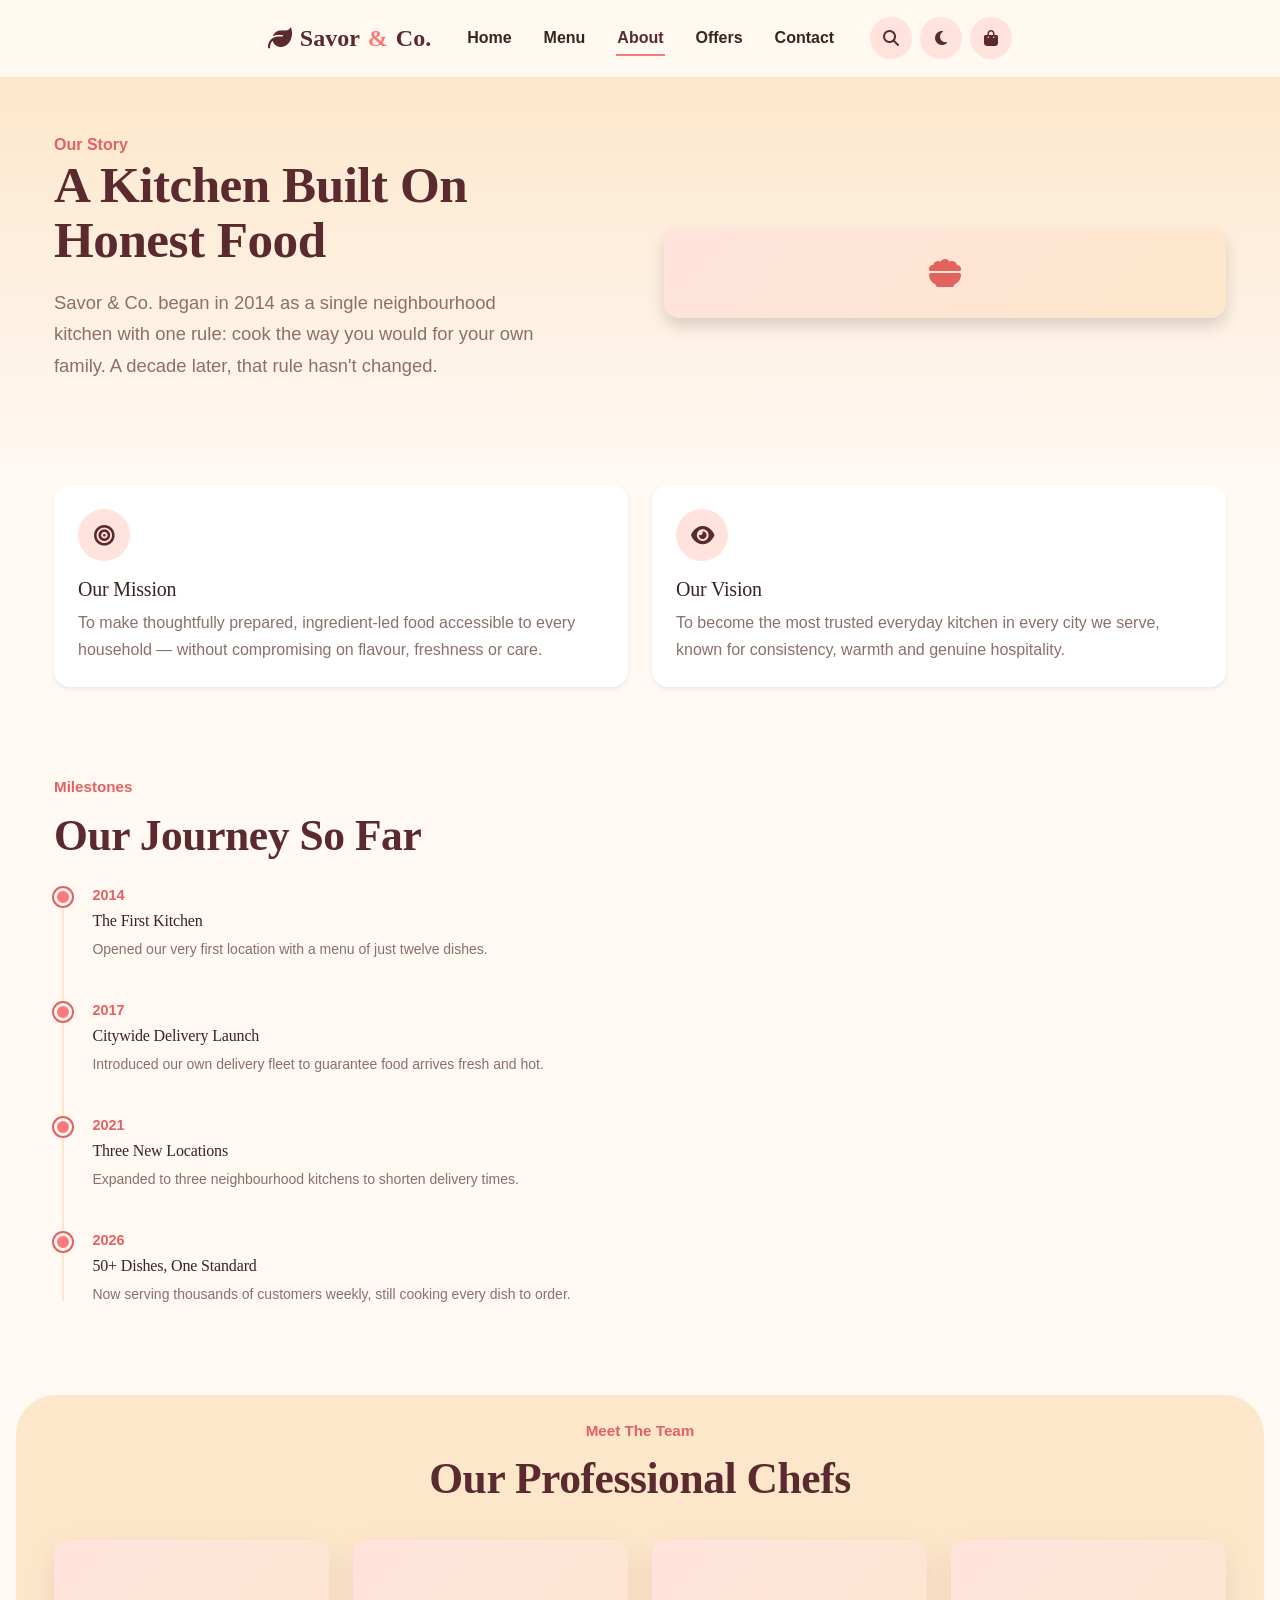
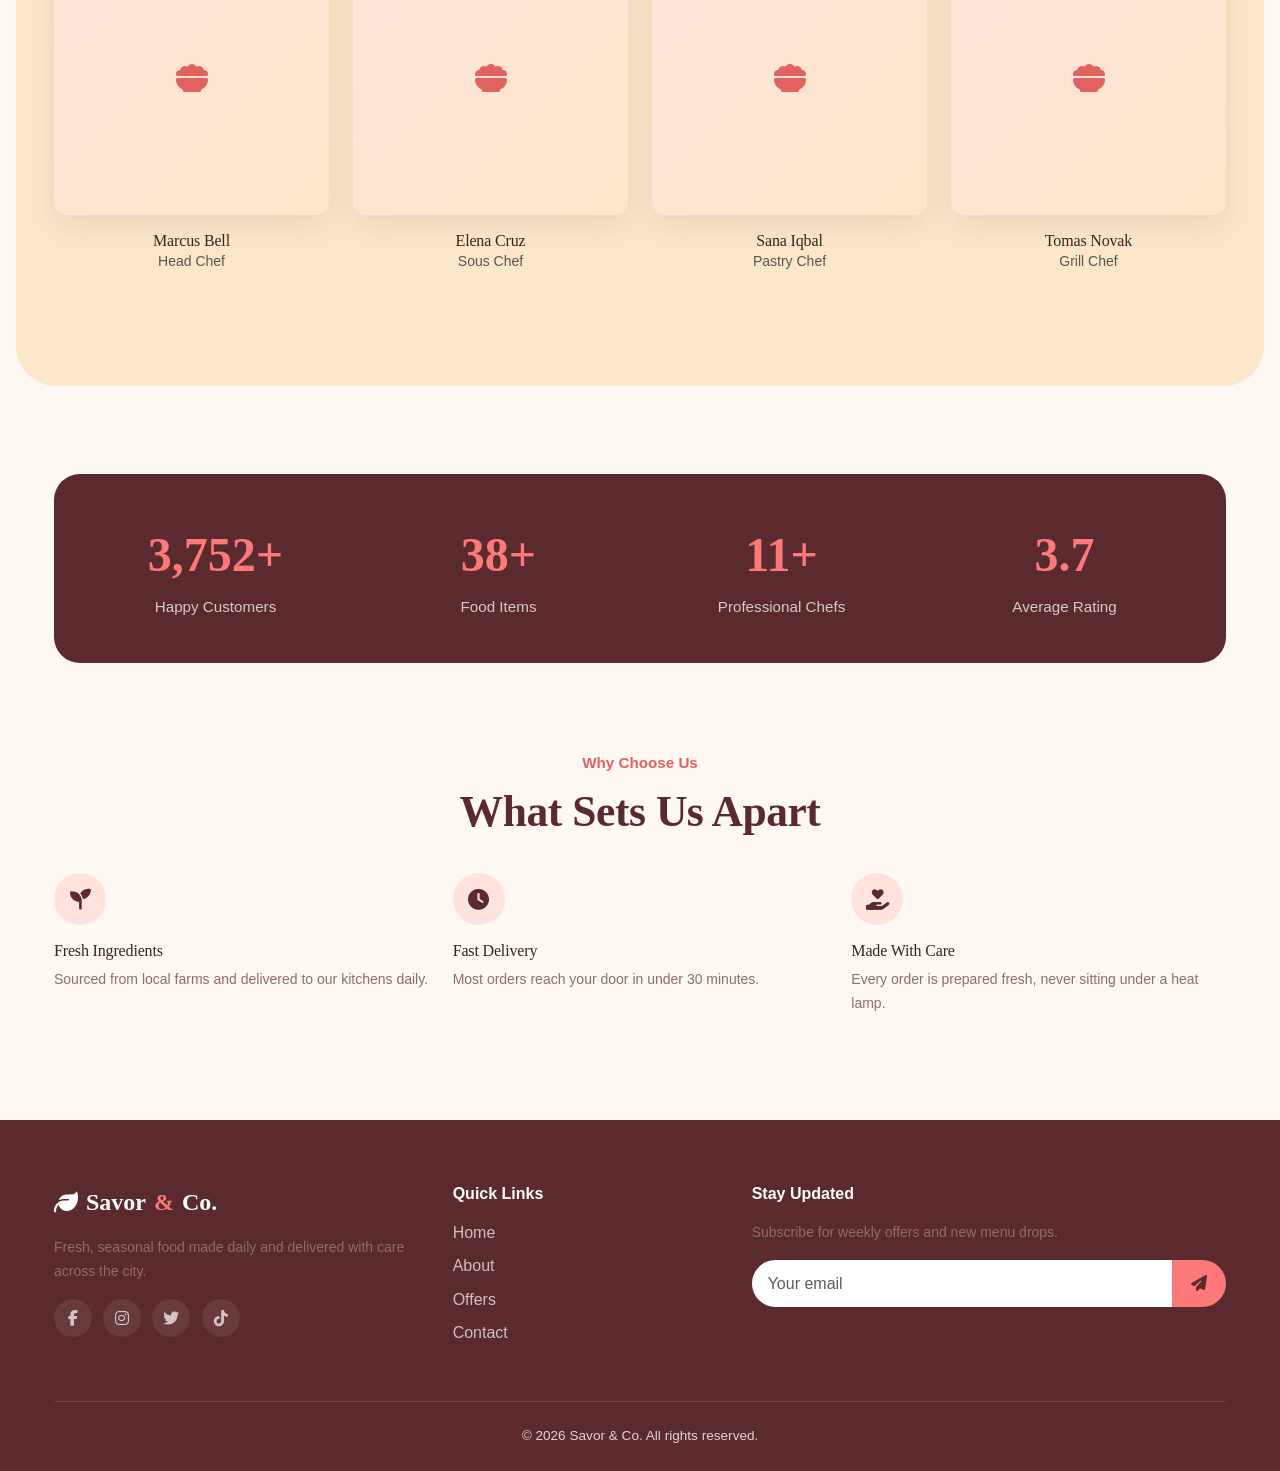
==== commit b9364422: "Add food website" ====
--- a/about.html
+++ b/about.html
@@ -34,7 +34,7 @@
 <link href="https://fonts.googleapis.com/css2?family=Fraunces:wght@500;600;700&family=Manrope:wght@400;500;600;700;800&display=swap" rel="stylesheet">
 <link href="https://cdn.jsdelivr.net/npm/bootstrap@5.3.3/dist/css/bootstrap.min.css" rel="stylesheet">
 <link rel="stylesheet" href="https://cdnjs.cloudflare.com/ajax/libs/font-awesome/6.5.2/css/all.min.css">
-<link rel="stylesheet" href="style.css">
+<link rel="stylesheet" href="css/style.css">
 </head>
 <body data-page="about">
 
@@ -282,6 +282,8 @@
 </footer>
 
 <script src="https://cdn.jsdelivr.net/npm/bootstrap@5.3.3/dist/js/bootstrap.bundle.min.js"></script>
-<script src="site.js"></script>
+<script src="js/main.js"></script>
+<script src="js/animations.js"></script>
+<script src="js/cart.js"></script>
 </body>
-</html>+</html>
--- a/css/style.css
+++ b/css/style.css
@@ -0,0 +1,967 @@
+/* =========================================================
+   SAVOR & CO. — MAIN STYLESHEET
+   Design system: "Sunset Coral" — peach/coral palette
+   (#FEEAC9 · #FFCDC9 · #FDACAC · #FD7979) paired with a deep
+   burgundy for text/headings/buttons so it stays readable.
+   Fonts: 'Fraunces' (display/headings) + 'Manrope' (body)
+   ========================================================= */
+
+/* -------------------- DESIGN TOKENS -------------------- */
+/* Variable NAMES are kept from the original theme on purpose
+   so every component below (which references var(--deep-green)
+   etc.) repaints automatically without per-component edits. */
+:root {
+  --deep-green: #5A2A2E;
+  --deep-green-2: #74383D;
+  --fresh-green: #E2625F;
+  --fresh-green-light: #FFE3DC;
+  --cream: #FFF8F3;
+  --beige: #FDE7CB;
+  --gold: #FD7979;
+  --gold-dark: #E2625F;
+  --ink: #3A2422;
+  --ink-soft: #8C6F69;
+  --white: #FFFFFF;
+  --danger: #C0392B;
+
+  --font-display: 'Fraunces', Georgia, serif;
+  --font-body: 'Manrope', -apple-system, BlinkMacSystemFont, sans-serif;
+
+  --radius-sm: 8px;
+  --radius-md: 14px;
+  --radius-lg: 26px;
+  --shadow-soft: 0 10px 30px rgba(90, 42, 46, 0.1);
+  --shadow-strong: 0 20px 45px rgba(90, 42, 46, 0.18);
+  --container-max: 1220px;
+
+  color-scheme: light;
+}
+
+/* Smooth crossfade between light/dark palettes */
+body, .site-navbar, .food-card, .form-card, .testimonial-card,
+.contact-info-card, .summary-card, .offer-card, .cart-item-row,
+.category-pill, .modal-content, .accordion-item, .form-control,
+.form-select {
+  transition: background-color 0.35s ease, color 0.35s ease, border-color 0.35s ease;
+}
+
+/* -------------------- RESET / BASE -------------------- */
+* { box-sizing: border-box; }
+html { scroll-behavior: smooth; }
+body {
+  font-family: var(--font-body);
+  color: var(--ink);
+  background: var(--cream);
+  overflow-x: hidden;
+  -webkit-font-smoothing: antialiased;
+}
+h1, h2, h3, h4, .display-font {
+  font-family: var(--font-display);
+  color: var(--deep-green);
+  font-weight: 600;
+  letter-spacing: -0.01em;
+}
+p { color: var(--ink-soft); line-height: 1.7; }
+a { text-decoration: none; color: inherit; }
+img { max-width: 100%; display: block; }
+::selection { background: var(--gold); color: var(--deep-green); }
+
+:focus-visible {
+  outline: 3px solid var(--gold);
+  outline-offset: 2px;
+}
+
+.container-narrow {
+  max-width: var(--container-max);
+  margin: 0 auto;
+  padding: 0 1.5rem;
+}
+
+.section {
+  padding: 5.5rem 0;
+}
+@media (max-width: 767px) {
+  .section { padding: 3.25rem 0; }
+}
+
+.section-label {
+  font-size: 0.95rem;
+  color: var(--fresh-green);
+  font-weight: 700;
+  margin-bottom: 0.6rem;
+  display: inline-block;
+}
+
+.section-heading {
+  font-size: clamp(1.9rem, 3.4vw, 2.9rem);
+  margin-bottom: 0.75rem;
+}
+
+.section-sub {
+  color: var(--ink-soft);
+  max-width: 560px;
+  font-size: 1.05rem;
+}
+
+/* -------------------- BUTTONS -------------------- */
+.btn-brand {
+  background: var(--deep-green);
+  color: var(--white);
+  border: none;
+  padding: 0.85rem 1.9rem;
+  border-radius: 50px;
+  font-weight: 600;
+  transition: transform 0.25s ease, background 0.25s ease, box-shadow 0.25s ease;
+  box-shadow: var(--shadow-soft);
+}
+.btn-brand:hover {
+  background: var(--fresh-green);
+  color: var(--white);
+  transform: translateY(-3px);
+  box-shadow: var(--shadow-strong);
+}
+.btn-gold {
+  background: var(--gold);
+  color: var(--deep-green);
+  border: none;
+  padding: 0.85rem 1.9rem;
+  border-radius: 50px;
+  font-weight: 700;
+  transition: transform 0.25s ease, box-shadow 0.25s ease;
+}
+.btn-gold:hover {
+  background: var(--gold-dark);
+  color: var(--white);
+  transform: translateY(-3px);
+  box-shadow: var(--shadow-strong);
+}
+.btn-outline-brand {
+  background: transparent;
+  color: var(--deep-green);
+  border: 1.5px solid var(--deep-green);
+  padding: 0.8rem 1.85rem;
+  border-radius: 50px;
+  font-weight: 600;
+  transition: all 0.25s ease;
+}
+.btn-outline-brand:hover {
+  background: var(--deep-green);
+  color: var(--white);
+}
+.btn-icon-circle {
+  width: 42px; height: 42px;
+  border-radius: 50%;
+  display: inline-flex;
+  align-items: center;
+  justify-content: center;
+  background: var(--fresh-green-light);
+  color: var(--deep-green);
+  border: none;
+  transition: background 0.2s ease, color 0.2s ease, transform 0.2s ease;
+}
+.btn-icon-circle:hover {
+  background: var(--deep-green);
+  color: var(--white);
+  transform: scale(1.08);
+}
+
+/* =========================================================
+   LOADING SCREEN
+   Brief food-logo animation shown while the page boots
+   ========================================================= */
+#loading-screen {
+  position: fixed;
+  inset: 0;
+  background: var(--deep-green);
+  z-index: 9999;
+  display: flex;
+  align-items: center;
+  justify-content: center;
+  flex-direction: column;
+  transition: opacity 0.5s ease, visibility 0.5s ease;
+}
+#loading-screen.hide {
+  opacity: 0;
+  visibility: hidden;
+}
+.loader-mark {
+  width: 62px; height: 62px;
+  border-radius: 50%;
+  border: 3px solid rgba(255,255,255,0.18);
+  border-top-color: var(--gold);
+  animation: spin 0.9s linear infinite;
+  margin-bottom: 1rem;
+}
+.loader-text {
+  color: var(--white);
+  font-family: var(--font-display);
+  letter-spacing: 0.04em;
+  font-size: 1.1rem;
+}
+@keyframes spin { to { transform: rotate(360deg); } }
+
+/* =========================================================
+   NAVBAR
+   Sticky premium navbar, changes on scroll
+   ========================================================= */
+.site-navbar {
+  position: sticky;
+  top: 0;
+  z-index: 1030;
+  background: rgba(255, 249, 241, 0.92);
+  backdrop-filter: blur(10px);
+  padding: 1.05rem 0;
+  transition: box-shadow 0.3s ease, padding 0.3s ease;
+  border-bottom: 1px solid transparent;
+}
+.site-navbar.scrolled {
+  box-shadow: 0 6px 24px rgba(22,54,42,0.08);
+  padding: 0.6rem 0;
+  border-bottom-color: rgba(22,54,42,0.06);
+}
+.brand-mark {
+  font-family: var(--font-display);
+  font-size: 1.5rem;
+  font-weight: 700;
+  color: var(--deep-green);
+  display: flex;
+  align-items: center;
+  gap: 0.5rem;
+}
+.brand-mark span { color: var(--gold); }
+.nav-link-custom {
+  font-weight: 600;
+  color: var(--ink) !important;
+  margin: 0 0.65rem;
+  position: relative;
+  padding: 0.4rem 0.1rem !important;
+}
+.nav-link-custom::after {
+  content: "";
+  position: absolute;
+  left: 0; bottom: 0;
+  width: 0; height: 2px;
+  background: var(--gold);
+  transition: width 0.25s ease;
+}
+.nav-link-custom:hover::after,
+.nav-link-custom.active::after { width: 100%; }
+.nav-link-custom.active { color: var(--deep-green) !important; }
+
+.cart-badge-wrap { position: relative; }
+.cart-count-badge {
+  position: absolute;
+  top: -6px; right: -8px;
+  background: var(--danger);
+  color: var(--white);
+  font-size: 0.68rem;
+  font-weight: 700;
+  min-width: 18px;
+  height: 18px;
+  border-radius: 50%;
+  display: flex;
+  align-items: center;
+  justify-content: center;
+  padding: 0 3px;
+}
+
+/* =========================================================
+   HERO SECTION
+   ========================================================= */
+.hero {
+  position: relative;
+  padding: 5rem 0 4rem;
+  background: linear-gradient(180deg, var(--beige) 0%, var(--cream) 100%);
+  overflow: hidden;
+}
+.hero-eyebrow {
+  color: var(--fresh-green);
+  font-weight: 700;
+  margin-bottom: 1rem;
+}
+.hero h1 {
+  font-size: clamp(2.4rem, 5vw, 3.8rem);
+  line-height: 1.08;
+  margin-bottom: 1.25rem;
+}
+.hero p.lead-text {
+  font-size: 1.15rem;
+  color: var(--ink-soft);
+  max-width: 480px;
+  margin-bottom: 2rem;
+}
+.hero-img-wrap {
+  position: relative;
+}
+.hero-img-main {
+  border-radius: var(--radius-lg);
+  box-shadow: var(--shadow-strong);
+  width: 100%;
+  object-fit: cover;
+  aspect-ratio: 1/1;
+}
+.floating-card {
+  position: absolute;
+  background: var(--white);
+  border-radius: var(--radius-md);
+  box-shadow: var(--shadow-strong);
+  padding: 0.9rem 1.1rem;
+  display: flex;
+  align-items: center;
+  gap: 0.7rem;
+  animation: float 4s ease-in-out infinite;
+}
+.floating-card.card-1 { top: 10%; left: -8%; }
+.floating-card.card-2 { bottom: 8%; right: -6%; animation-delay: 1.2s; }
+@keyframes float {
+  0%, 100% { transform: translateY(0); }
+  50% { transform: translateY(-12px); }
+}
+.scroll-indicator {
+  display: flex;
+  align-items: center;
+  gap: 0.6rem;
+  margin-top: 2.5rem;
+  color: var(--ink-soft);
+  font-size: 0.9rem;
+}
+.scroll-indicator .dot {
+  width: 26px; height: 42px;
+  border: 2px solid var(--deep-green);
+  border-radius: 20px;
+  position: relative;
+}
+.scroll-indicator .dot::before {
+  content: "";
+  position: absolute;
+  top: 6px; left: 50%;
+  width: 5px; height: 5px;
+  background: var(--gold);
+  border-radius: 50%;
+  transform: translateX(-50%);
+  animation: scrollDot 1.6s infinite;
+}
+@keyframes scrollDot {
+  0% { top: 6px; opacity: 1; }
+  70% { top: 24px; opacity: 0; }
+  100% { top: 24px; opacity: 0; }
+}
+
+/* =========================================================
+   FOOD CARD — used on home, menu, offers
+   ========================================================= */
+.food-card {
+  background: var(--white);
+  border-radius: var(--radius-md);
+  overflow: hidden;
+  box-shadow: var(--shadow-soft);
+  transition: transform 0.3s ease, box-shadow 0.3s ease;
+  height: 100%;
+  display: flex;
+  flex-direction: column;
+}
+.food-card:hover {
+  transform: translateY(-8px);
+  box-shadow: var(--shadow-strong);
+}
+.food-card-img-wrap {
+  position: relative;
+  overflow: hidden;
+  aspect-ratio: 4/3;
+}
+.food-card-img-wrap img {
+  width: 100%; height: 100%;
+  object-fit: cover;
+  transition: transform 0.5s ease;
+}
+.food-card:hover .food-card-img-wrap img { transform: scale(1.08); }
+.food-fav-btn {
+  position: absolute;
+  top: 0.7rem; right: 0.7rem;
+  width: 36px; height: 36px;
+  border-radius: 50%;
+  background: rgba(255,255,255,0.9);
+  border: none;
+  display: flex;
+  align-items: center;
+  justify-content: center;
+  color: var(--ink-soft);
+  transition: color 0.2s ease, transform 0.2s ease;
+}
+.food-fav-btn:hover { transform: scale(1.1); }
+.food-fav-btn.active { color: var(--danger); }
+.food-cat-badge {
+  position: absolute;
+  top: 0.7rem; left: 0.7rem;
+  background: var(--deep-green);
+  color: var(--white);
+  font-size: 0.7rem;
+  font-weight: 700;
+  padding: 0.28rem 0.7rem;
+  border-radius: 20px;
+  text-transform: capitalize;
+}
+.food-card-body { padding: 1.1rem 1.2rem 1.3rem; display: flex; flex-direction: column; flex: 1; }
+.food-card-title { font-size: 1.08rem; margin-bottom: 0.3rem; }
+.food-card-desc { font-size: 0.88rem; color: var(--ink-soft); margin-bottom: 0.7rem; flex: 1; }
+.food-card-rating { color: var(--gold); font-size: 0.85rem; margin-bottom: 0.6rem; }
+.food-card-rating span { color: var(--ink-soft); margin-left: 0.3rem; }
+.food-card-footer { display: flex; align-items: center; justify-content: space-between; margin-top: auto; }
+.food-price { font-family: var(--font-display); font-weight: 700; color: var(--deep-green); font-size: 1.15rem; }
+.btn-add-cart {
+  background: var(--fresh-green-light);
+  color: var(--deep-green);
+  border: none;
+  padding: 0.5rem 1.1rem;
+  border-radius: 50px;
+  font-weight: 700;
+  font-size: 0.85rem;
+  transition: background 0.25s ease, color 0.25s ease, transform 0.2s ease;
+}
+.btn-add-cart:hover { background: var(--deep-green); color: var(--white); transform: translateY(-2px); }
+
+/* -------------------- CATEGORY PILLS -------------------- */
+.category-pill {
+  background: var(--white);
+  border: 1.5px solid var(--beige);
+  color: var(--ink);
+  padding: 0.5rem 1.3rem;
+  border-radius: 50px;
+  font-weight: 600;
+  font-size: 0.92rem;
+  transition: all 0.25s ease;
+  white-space: nowrap;
+}
+.category-pill:hover { border-color: var(--fresh-green); }
+.category-pill.active {
+  background: var(--deep-green);
+  color: var(--white);
+  border-color: var(--deep-green);
+}
+
+/* -------------------- SCROLL REVEAL -------------------- */
+.reveal {
+  opacity: 0;
+  transition: opacity 0.7s ease, transform 0.7s ease;
+}
+.reveal.up { transform: translateY(36px); }
+.reveal.left { transform: translateX(-46px); }
+.reveal.right { transform: translateX(46px); }
+.reveal.zoom { transform: scale(0.92); }
+.reveal.in-view { opacity: 1; transform: none; }
+@media (prefers-reduced-motion: reduce) {
+  .reveal { opacity: 1 !important; transform: none !important; transition: none !important; }
+}
+
+/* =========================================================
+   STATS / COUNTERS
+   ========================================================= */
+.stats-band {
+  background: var(--deep-green);
+  color: var(--white);
+  border-radius: var(--radius-lg);
+  padding: 2.8rem 2rem;
+}
+.stat-item { text-align: center; }
+.stat-number {
+  font-family: var(--font-display);
+  font-size: clamp(2.2rem, 4vw, 3rem);
+  font-weight: 700;
+  color: var(--gold);
+}
+.stat-label { color: rgba(255,255,255,0.75); font-size: 0.95rem; margin-top: 0.3rem; }
+
+/* -------------------- TESTIMONIALS -------------------- */
+.testimonial-card {
+  background: var(--white);
+  border-radius: var(--radius-md);
+  padding: 1.8rem;
+  box-shadow: var(--shadow-soft);
+  height: 100%;
+}
+.testimonial-card .stars { color: var(--gold); margin-bottom: 0.7rem; }
+.testimonial-avatar {
+  width: 48px; height: 48px;
+  border-radius: 50%;
+  object-fit: cover;
+}
+.testimonial-quote { font-style: italic; margin-bottom: 1rem; }
+
+/* -------------------- OFFER CARDS -------------------- */
+.offer-card {
+  background: var(--white);
+  border-radius: var(--radius-md);
+  overflow: hidden;
+  box-shadow: var(--shadow-soft);
+  position: relative;
+  transition: transform 0.3s ease, box-shadow 0.3s ease;
+}
+.offer-card:hover { transform: translateY(-6px); box-shadow: var(--shadow-strong); }
+.offer-badge {
+  position: absolute;
+  top: 1rem; left: 1rem;
+  font-size: 0.68rem;
+  font-weight: 700;
+  padding: 0.3rem 0.7rem;
+  border-radius: 20px;
+  z-index: 2;
+}
+.offer-badge.limited { background: var(--danger); color: var(--white); }
+.offer-badge.best { background: var(--gold); color: var(--deep-green); }
+.offer-badge.popular { background: var(--fresh-green); color: var(--white); }
+.offer-strip {
+  background: var(--deep-green-2);
+  color: var(--white);
+  padding: 1rem 1.3rem;
+  display: flex;
+  align-items: center;
+  justify-content: space-between;
+}
+.promo-code {
+  border: 1.5px dashed var(--gold);
+  background: var(--fresh-green-light);
+  border-radius: var(--radius-sm);
+  padding: 0.5rem 1rem;
+  font-weight: 700;
+  letter-spacing: 0.06em;
+  color: var(--deep-green);
+  display: inline-flex;
+  align-items: center;
+  gap: 0.5rem;
+}
+.countdown-box {
+  display: flex;
+  gap: 0.7rem;
+}
+.countdown-unit {
+  background: var(--deep-green);
+  color: var(--white);
+  border-radius: var(--radius-sm);
+  padding: 0.6rem 0.9rem;
+  text-align: center;
+  min-width: 62px;
+}
+.countdown-unit .num { font-family: var(--font-display); font-size: 1.4rem; font-weight: 700; display:block; }
+.countdown-unit .lbl { font-size: 0.68rem; color: rgba(255,255,255,0.7); text-transform: uppercase; }
+
+/* -------------------- ABOUT / TIMELINE -------------------- */
+.timeline { position: relative; padding-left: 2.4rem; }
+.timeline::before {
+  content: "";
+  position: absolute;
+  left: 8px; top: 6px; bottom: 6px;
+  width: 2px;
+  background: var(--beige);
+}
+.timeline-item { position: relative; padding-bottom: 2.4rem; }
+.timeline-item:last-child { padding-bottom: 0; }
+.timeline-item::before {
+  content: "";
+  position: absolute;
+  left: -2.4rem; top: 3px;
+  width: 18px; height: 18px;
+  border-radius: 50%;
+  background: var(--gold);
+  border: 3px solid var(--cream);
+  box-shadow: 0 0 0 2px var(--fresh-green);
+}
+.timeline-year { color: var(--fresh-green); font-weight: 700; font-size: 0.9rem; }
+
+.chef-card { text-align: center; }
+.chef-photo {
+  width: 100%;
+  aspect-ratio: 1/1;
+  border-radius: var(--radius-md);
+  object-fit: cover;
+  margin-bottom: 1rem;
+  box-shadow: var(--shadow-soft);
+}
+.why-us-icon {
+  width: 52px; height: 52px;
+  border-radius: 50%;
+  background: var(--fresh-green-light);
+  color: var(--deep-green);
+  display: flex;
+  align-items: center;
+  justify-content: center;
+  font-size: 1.3rem;
+  margin-bottom: 1rem;
+}
+
+/* -------------------- CONTACT -------------------- */
+.contact-info-card {
+  background: var(--white);
+  border-radius: var(--radius-md);
+  padding: 1.6rem;
+  box-shadow: var(--shadow-soft);
+  display: flex;
+  gap: 1rem;
+  align-items: flex-start;
+  height: 100%;
+}
+.contact-icon {
+  width: 46px; height: 46px;
+  border-radius: 50%;
+  background: var(--deep-green);
+  color: var(--white);
+  display: flex;
+  align-items: center;
+  justify-content: center;
+  flex-shrink: 0;
+}
+.map-placeholder {
+  border-radius: var(--radius-lg);
+  overflow: hidden;
+  height: 340px;
+  position: relative;
+  background: var(--beige);
+}
+.map-pin {
+  position: absolute;
+  top: 50%; left: 50%;
+  transform: translate(-50%, -100%);
+  color: var(--danger);
+  font-size: 2.2rem;
+  animation: pinBounce 1.8s ease-in-out infinite;
+}
+@keyframes pinBounce { 0%,100%{transform:translate(-50%,-100%);} 50%{transform:translate(-50%,-115%);} }
+
+.accordion-button:not(.collapsed) {
+  background: var(--fresh-green-light);
+  color: var(--deep-green);
+  box-shadow: none;
+}
+.accordion-button:focus { box-shadow: none; border-color: var(--fresh-green); }
+
+/* -------------------- FORMS -------------------- */
+.form-card {
+  background: var(--white);
+  border-radius: var(--radius-lg);
+  box-shadow: var(--shadow-soft);
+  padding: 2.4rem;
+}
+.form-control, .form-select {
+  border-radius: var(--radius-sm);
+  border: 1.5px solid var(--beige);
+  padding: 0.7rem 1rem;
+}
+.form-control:focus, .form-select:focus {
+  border-color: var(--fresh-green);
+  box-shadow: 0 0 0 0.2rem rgba(76,154,106,0.15);
+}
+.form-label { font-weight: 600; font-size: 0.92rem; }
+.social-login-btn {
+  border: 1.5px solid var(--beige);
+  border-radius: var(--radius-sm);
+  padding: 0.65rem;
+  background: var(--white);
+  font-weight: 600;
+  transition: border-color 0.2s ease, background 0.2s ease;
+}
+.social-login-btn:hover { border-color: var(--fresh-green); background: var(--fresh-green-light); }
+.auth-side-panel {
+  background: var(--deep-green);
+  border-radius: var(--radius-lg);
+  color: var(--white);
+  padding: 2.6rem;
+  height: 100%;
+  display: flex;
+  flex-direction: column;
+  justify-content: center;
+  position: relative;
+  overflow: hidden;
+}
+
+/* -------------------- CART / CHECKOUT -------------------- */
+.cart-item-row {
+  background: var(--white);
+  border-radius: var(--radius-md);
+  padding: 1.1rem;
+  box-shadow: var(--shadow-soft);
+  display: flex;
+  align-items: center;
+  gap: 1rem;
+  margin-bottom: 1rem;
+}
+.cart-item-img {
+  width: 84px; height: 84px;
+  border-radius: var(--radius-sm);
+  object-fit: cover;
+  flex-shrink: 0;
+}
+.qty-control {
+  display: inline-flex;
+  align-items: center;
+  border: 1.5px solid var(--beige);
+  border-radius: 50px;
+  overflow: hidden;
+}
+.qty-control button {
+  width: 32px; height: 32px;
+  border: none;
+  background: var(--fresh-green-light);
+  color: var(--deep-green);
+  font-weight: 700;
+}
+.qty-control span { width: 32px; text-align: center; font-weight: 700; }
+.remove-item-btn { color: var(--danger); background: none; border: none; font-size: 1.1rem; }
+
+.summary-card {
+  background: var(--white);
+  border-radius: var(--radius-md);
+  padding: 1.6rem;
+  box-shadow: var(--shadow-soft);
+  position: sticky;
+  top: 100px;
+}
+.summary-row { display: flex; justify-content: space-between; margin-bottom: 0.7rem; color: var(--ink-soft); }
+.summary-row.total { font-weight: 700; color: var(--deep-green); font-size: 1.15rem; border-top: 1px solid var(--beige); padding-top: 0.8rem; margin-top: 0.4rem; }
+
+.payment-option {
+  border: 1.5px solid var(--beige);
+  border-radius: var(--radius-sm);
+  padding: 1rem;
+  display: flex;
+  align-items: center;
+  gap: 0.8rem;
+  cursor: pointer;
+  transition: border-color 0.2s ease, background 0.2s ease;
+}
+.payment-option:hover { border-color: var(--fresh-green); }
+.payment-option.selected { border-color: var(--fresh-green); background: var(--fresh-green-light); }
+
+.confirm-check {
+  width: 90px; height: 90px;
+  border-radius: 50%;
+  background: var(--fresh-green-light);
+  color: var(--fresh-green);
+  display: flex;
+  align-items: center;
+  justify-content: center;
+  font-size: 2.6rem;
+  margin: 0 auto 1.4rem;
+  animation: popIn 0.5s ease;
+}
+@keyframes popIn { 0% { transform: scale(0); } 80% { transform: scale(1.1); } 100% { transform: scale(1); } }
+
+/* -------------------- FOOTER -------------------- */
+.site-footer {
+  background: var(--deep-green);
+  color: rgba(255,255,255,0.8);
+  padding: 4rem 0 1.5rem;
+}
+.site-footer h6 { color: var(--white); font-weight: 700; margin-bottom: 1.1rem; }
+.site-footer a { color: rgba(255,255,255,0.7); transition: color 0.2s ease; }
+.site-footer a:hover { color: var(--gold); }
+.footer-links li { margin-bottom: 0.6rem; }
+.social-icon-row { display: flex; gap: 0.7rem; margin-top: 1rem; }
+.social-icon-row a {
+  width: 38px; height: 38px;
+  border-radius: 50%;
+  background: rgba(255,255,255,0.08);
+  display: flex; align-items: center; justify-content: center;
+}
+.social-icon-row a:hover { background: var(--gold); color: var(--deep-green); }
+.newsletter-form input {
+  border-radius: 50px 0 0 50px !important;
+  border: none;
+  padding: 0.7rem 1rem;
+}
+.newsletter-form button {
+  border-radius: 0 50px 50px 0 !important;
+  background: var(--gold);
+  color: var(--deep-green);
+  border: none;
+  font-weight: 700;
+  padding: 0 1.2rem;
+}
+.footer-bottom {
+  border-top: 1px solid rgba(255,255,255,0.1);
+  margin-top: 2.5rem;
+  padding-top: 1.5rem;
+  font-size: 0.85rem;
+}
+
+/* -------------------- MODAL (food details) -------------------- */
+.food-modal-img { border-radius: var(--radius-md); width: 100%; aspect-ratio: 1/1; object-fit: cover; }
+.ingredient-tag {
+  background: var(--fresh-green-light);
+  color: var(--deep-green);
+  font-size: 0.78rem;
+  padding: 0.25rem 0.7rem;
+  border-radius: 20px;
+  margin: 0 0.3rem 0.3rem 0;
+  display: inline-block;
+}
+
+/* -------------------- EMPTY STATE -------------------- */
+.empty-state { text-align: center; padding: 3.5rem 1rem; }
+.empty-state i { font-size: 3rem; color: var(--fresh-green); margin-bottom: 1rem; }
+
+/* -------------------- MISC -------------------- */
+.badge-brand { background: var(--fresh-green-light); color: var(--deep-green); font-weight: 700; }
+.divider-dot { width: 5px; height: 5px; border-radius: 50%; background: var(--gold); display: inline-block; margin: 0 0.5rem; }
+.cta-band {
+  background: var(--deep-green);
+  border-radius: var(--radius-lg);
+  padding: 3.4rem 2rem;
+  text-align: center;
+  color: var(--white);
+  position: relative;
+  overflow: hidden;
+}
+.toast-custom { border-radius: var(--radius-sm); }
+
+@media (max-width: 991px) {
+  .floating-card { display: none; }
+}
+
+/* =========================================================
+   CUSTOM SCROLLBAR
+   Styled to match the brand palette instead of the browser
+   default — works in Chromium/Safari (::-webkit-*) and
+   Firefox (scrollbar-width / scrollbar-color).
+   ========================================================= */
+* {
+  scrollbar-width: thin;
+  scrollbar-color: var(--fresh-green) var(--beige);
+}
+::-webkit-scrollbar {
+  width: 11px;
+  height: 11px;
+}
+::-webkit-scrollbar-track {
+  background: var(--beige);
+}
+::-webkit-scrollbar-thumb {
+  background: var(--fresh-green);
+  border-radius: 20px;
+  border: 2px solid var(--beige);
+}
+::-webkit-scrollbar-thumb:hover {
+  background: var(--gold);
+}
+::-webkit-scrollbar-corner {
+  background: var(--beige);
+}
+
+/* =========================================================
+   DARK MODE
+   Toggled by adding data-theme="dark" to <html>. Preference
+   is read/written to localStorage by js/main.js. Most colors
+   repaint automatically because components use the CSS
+   variables above — this block only overrides variables and
+   patches the handful of hard-coded / Bootstrap-default spots.
+   ========================================================= */
+[data-theme="dark"] {
+  --deep-green: #F5B4AF;
+  --deep-green-2: #F8C5C1;
+  --fresh-green: #FD7979;
+  --fresh-green-light: #3A2422;
+  --cream: #1B1210;
+  --beige: #241715;
+  --gold: #FD7979;
+  --gold-dark: #E2625F;
+  --ink: #FBEDE9;
+  --ink-soft: #C9AFA9;
+  --white: #2A1C1A;
+  --danger: #FF6B57;
+  --shadow-soft: 0 10px 30px rgba(0, 0, 0, 0.4);
+  --shadow-strong: 0 20px 45px rgba(0, 0, 0, 0.55);
+  color-scheme: dark;
+}
+
+[data-theme="dark"] body { background: var(--cream); }
+
+[data-theme="dark"] .site-navbar {
+  background: rgba(21, 19, 15, 0.9);
+  border-bottom-color: rgba(255, 255, 255, 0.06);
+}
+[data-theme="dark"] .site-navbar.scrolled {
+  box-shadow: 0 6px 24px rgba(0, 0, 0, 0.5);
+}
+[data-theme="dark"] .nav-link-custom { color: var(--ink) !important; }
+
+[data-theme="dark"] #loading-screen { background: var(--white); }
+
+[data-theme="dark"] .form-control,
+[data-theme="dark"] .form-select {
+  background: var(--white);
+  border-color: #3C362B;
+  color: var(--ink);
+}
+[data-theme="dark"] .form-control::placeholder { color: var(--ink-soft); }
+[data-theme="dark"] .form-control:focus,
+[data-theme="dark"] .form-select:focus {
+  background: var(--white);
+  color: var(--ink);
+  border-color: var(--fresh-green);
+}
+
+[data-theme="dark"] .modal-content { background: var(--white); color: var(--ink); }
+[data-theme="dark"] .btn-close { filter: invert(1) grayscale(1); }
+
+[data-theme="dark"] .accordion-item {
+  background: var(--white);
+  border-color: #3C362B;
+  color: var(--ink);
+}
+[data-theme="dark"] .accordion-button {
+  background: var(--white);
+  color: var(--ink);
+}
+[data-theme="dark"] .accordion-button::after { filter: invert(1); }
+[data-theme="dark"] .accordion-button:not(.collapsed) {
+  background: var(--fresh-green-light);
+  color: var(--ink);
+}
+[data-theme="dark"] .accordion-body { background: var(--white); color: var(--ink-soft); }
+
+[data-theme="dark"] .category-pill {
+  background: var(--white);
+  border-color: #3C362B;
+  color: var(--ink);
+}
+[data-theme="dark"] .btn-outline-brand {
+  border-color: var(--ink);
+  color: var(--ink);
+}
+[data-theme="dark"] .btn-outline-brand:hover {
+  background: var(--ink);
+  color: var(--cream);
+}
+
+[data-theme="dark"] .social-login-btn {
+  background: var(--white);
+  border-color: #3C362B;
+  color: var(--ink);
+}
+[data-theme="dark"] .payment-option { border-color: #3C362B; }
+[data-theme="dark"] .promo-code { background: var(--fresh-green-light); }
+[data-theme="dark"] .map-placeholder { background: var(--beige); }
+
+[data-theme="dark"] ::-webkit-scrollbar-track { background: var(--cream); }
+[data-theme="dark"] ::-webkit-scrollbar-thumb { border-color: var(--cream); }
+[data-theme="dark"] * { scrollbar-color: var(--fresh-green) var(--cream); }
+
+/* -------------------- THEME TOGGLE BUTTON -------------------- */
+.theme-toggle-btn i { transition: transform 0.45s ease; }
+[data-theme="dark"] .theme-toggle-btn .fa-sun { display: inline-block; }
+[data-theme="dark"] .theme-toggle-btn .fa-moon { display: none; }
+.theme-toggle-btn .fa-sun { display: none; }
+.theme-toggle-btn .fa-moon { display: inline-block; }
+
+/* -------------------- BROKEN IMAGE FALLBACK -------------------- */
+/* Applied by js/main.js when a food/hero image fails to load,
+   so the layout never shows a blank white gap. */
+.img-fallback {
+  display: flex !important;
+  align-items: center;
+  justify-content: center;
+  width: 100%;
+  height: 100%;
+  min-height: 90px;
+  background: linear-gradient(135deg, var(--fresh-green-light), var(--beige));
+  color: var(--fresh-green);
+  font-size: 2rem;
+}
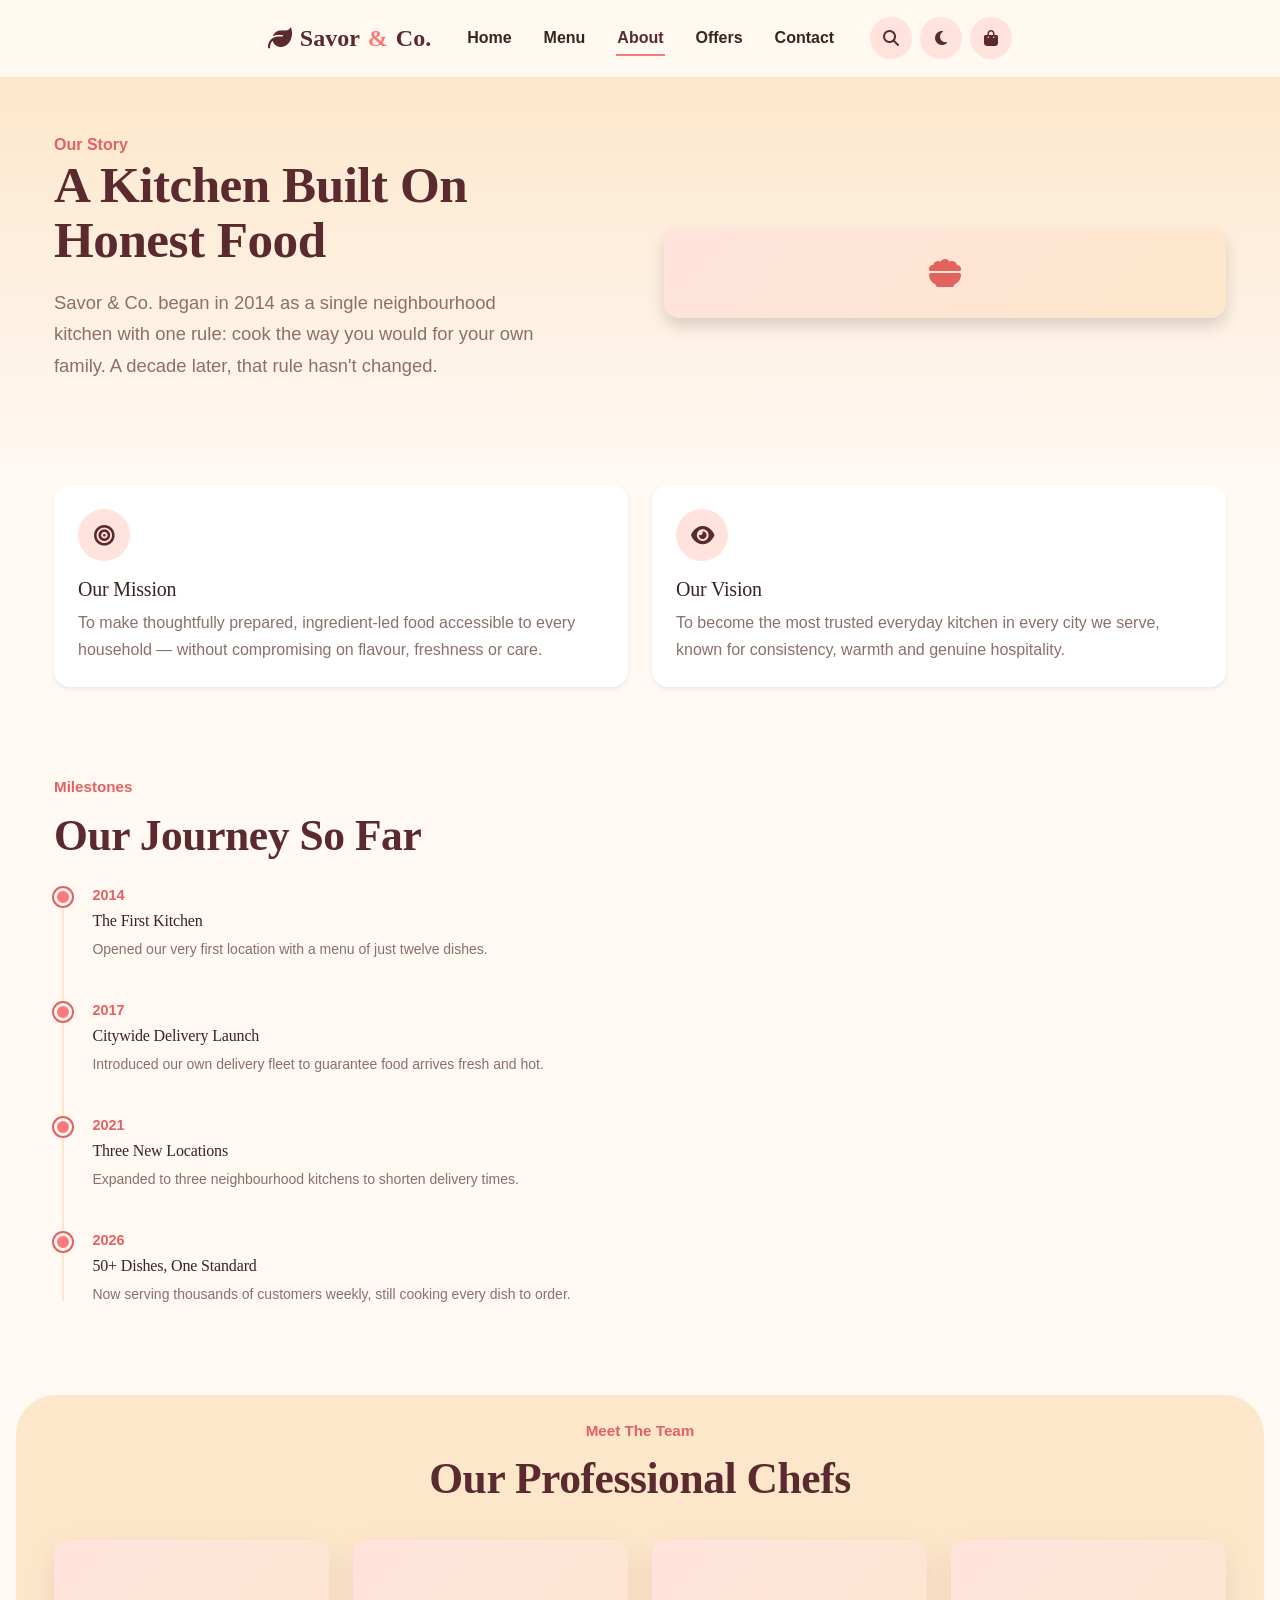
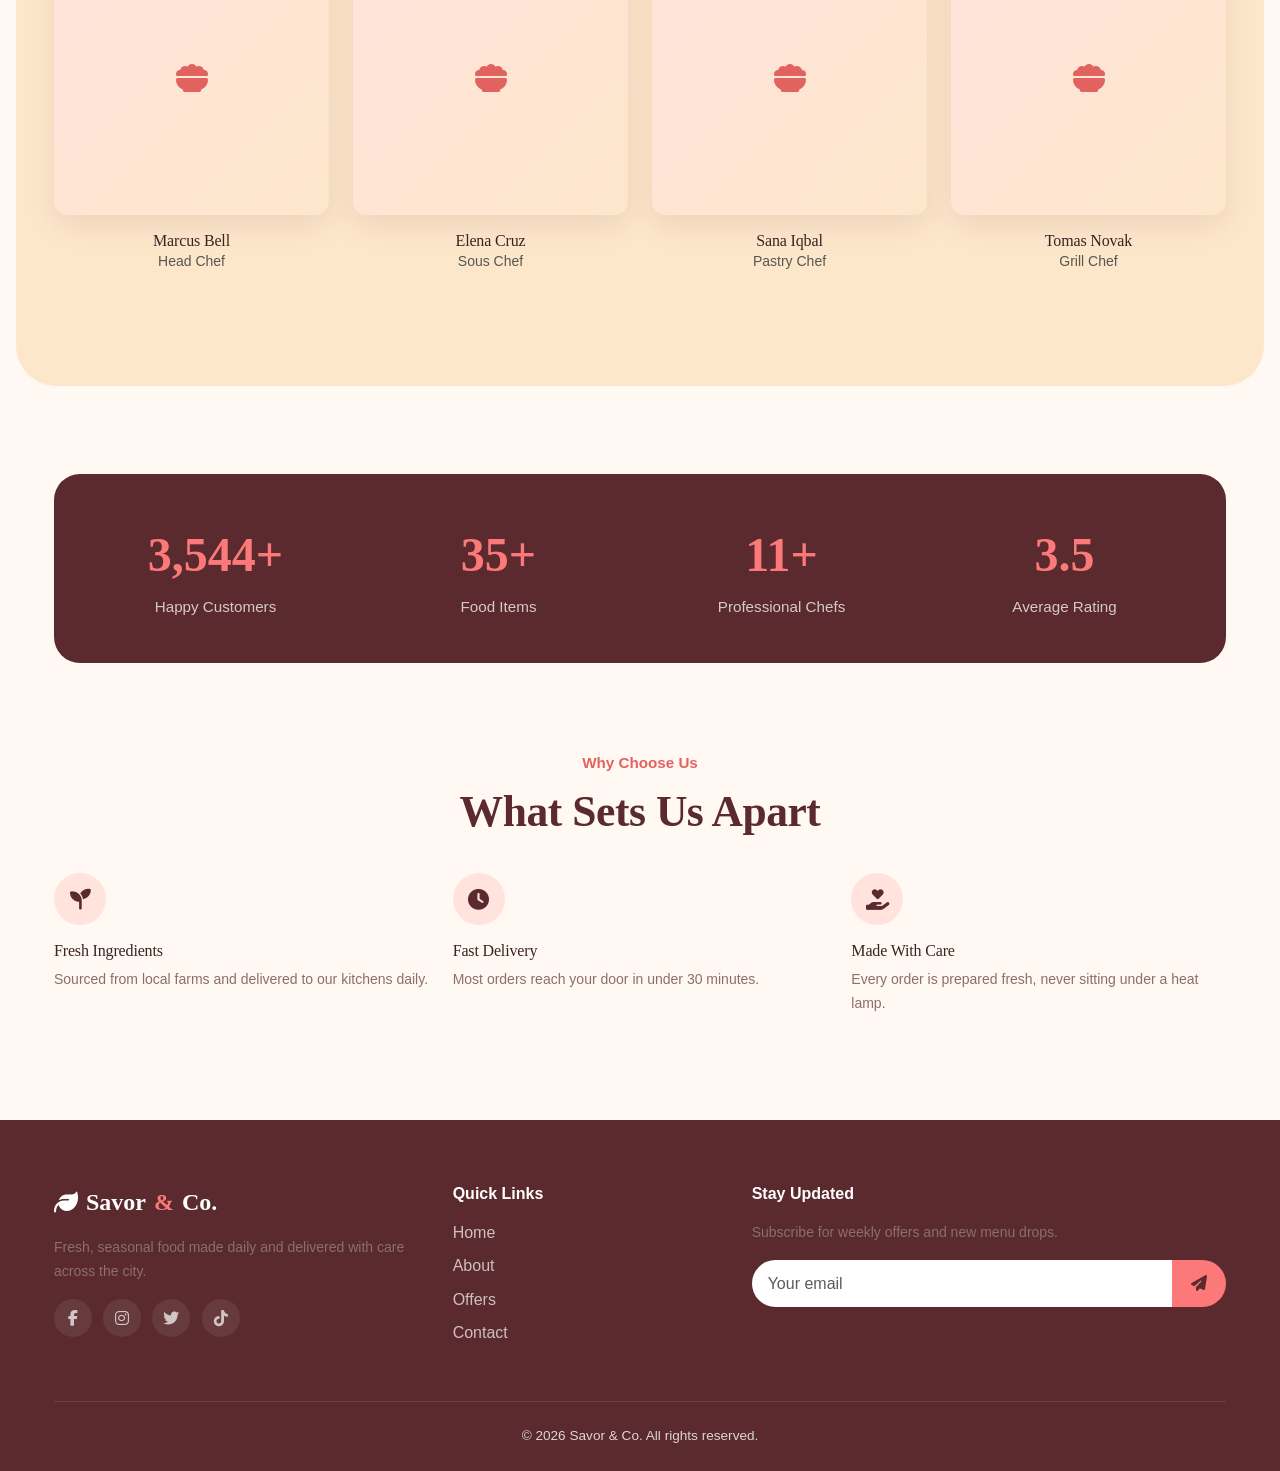
==== commit f3918281: "Update food website" ====
--- a/about.html
+++ b/about.html
@@ -19,6 +19,10 @@
     img.dataset.fallbackApplied = "true";
     var ph = document.createElement("div");
     ph.className = (img.className || "") + " img-fallback";
+    // Preserve the original <img>'s inline size (e.g. small circular
+    // thumbnails) so the placeholder doesn't balloon to fill its
+    // parent card -- only className is inherited by default.
+    if (img.getAttribute("style")) ph.setAttribute("style", img.getAttribute("style"));
     ph.setAttribute("role", "img");
     ph.setAttribute("aria-label", img.alt || "Image unavailable");
     ph.innerHTML = '<i class="fa-solid fa-bowl-food"></i>';
@@ -34,7 +38,7 @@
 <link href="https://fonts.googleapis.com/css2?family=Fraunces:wght@500;600;700&family=Manrope:wght@400;500;600;700;800&display=swap" rel="stylesheet">
 <link href="https://cdn.jsdelivr.net/npm/bootstrap@5.3.3/dist/css/bootstrap.min.css" rel="stylesheet">
 <link rel="stylesheet" href="https://cdnjs.cloudflare.com/ajax/libs/font-awesome/6.5.2/css/all.min.css">
-<link rel="stylesheet" href="css/style.css">
+<link rel="stylesheet" href="style.css">
 </head>
 <body data-page="about">
 
@@ -173,7 +177,7 @@
       </div>
       <div class="col-sm-6 col-lg-3 reveal up">
         <div class="chef-card">
-          <img src="https://images.unsplash.com/photo-1595257841889-73dd2f841bf6?q=80&w=500&auto=format&fit=crop" class="chef-photo" alt="Pastry Chef Sana Iqbal">
+          <img src="https://randomuser.me/api/portraits/women/68.jpg" class="chef-photo" alt="Pastry Chef Sana Iqbal">
           <h4 class="h6 mb-0">Sana Iqbal</h4>
           <p class="small text-muted mb-0">Pastry Chef</p>
         </div>
@@ -253,10 +257,10 @@
         <a href="index.html" class="brand-mark text-white mb-3 d-inline-flex"><i class="fa-solid fa-leaf"></i> Savor<span>&</span>Co.</a>
         <p class="small">Fresh, seasonal food made daily and delivered with care across the city.</p>
         <div class="social-icon-row">
-          <a href="#" aria-label="Facebook"><i class="fa-brands fa-facebook-f"></i></a>
-          <a href="#" aria-label="Instagram"><i class="fa-brands fa-instagram"></i></a>
-          <a href="#" aria-label="Twitter"><i class="fa-brands fa-twitter"></i></a>
-          <a href="#" aria-label="TikTok"><i class="fa-brands fa-tiktok"></i></a>
+          <a href="https://www.facebook.com/savorandco" target="_blank" rel="noopener" aria-label="Facebook"><i class="fa-brands fa-facebook-f"></i></a>
+          <a href="https://www.instagram.com/savorandco" target="_blank" rel="noopener" aria-label="Instagram"><i class="fa-brands fa-instagram"></i></a>
+          <a href="https://twitter.com/savorandco" target="_blank" rel="noopener" aria-label="Twitter"><i class="fa-brands fa-twitter"></i></a>
+          <a href="https://www.tiktok.com/@savorandco" target="_blank" rel="noopener" aria-label="TikTok"><i class="fa-brands fa-tiktok"></i></a>
         </div>
       </div>
       <div class="col-6 col-lg-3">
@@ -282,8 +286,6 @@
 </footer>
 
 <script src="https://cdn.jsdelivr.net/npm/bootstrap@5.3.3/dist/js/bootstrap.bundle.min.js"></script>
-<script src="js/main.js"></script>
-<script src="js/animations.js"></script>
-<script src="js/cart.js"></script>
+<script src="site.js"></script>
 </body>
 </html>
--- a/style.css
+++ b/style.css
@@ -0,0 +1,987 @@
+/* =========================================================
+   SAVOR & CO. — MAIN STYLESHEET
+   Design system: "Sunset Coral" — peach/coral palette
+   (#FEEAC9 · #FFCDC9 · #FDACAC · #FD7979) paired with a deep
+   burgundy for text/headings/buttons so it stays readable.
+   Fonts: 'Fraunces' (display/headings) + 'Manrope' (body)
+   ========================================================= */
+
+/* -------------------- DESIGN TOKENS -------------------- */
+/* Variable NAMES are kept from the original theme on purpose
+   so every component below (which references var(--deep-green)
+   etc.) repaints automatically without per-component edits. */
+:root {
+  --deep-green: #5A2A2E;
+  --deep-green-2: #74383D;
+  --fresh-green: #E2625F;
+  --fresh-green-light: #FFE3DC;
+  --cream: #FFF8F3;
+  --beige: #FDE7CB;
+  --gold: #FD7979;
+  --gold-dark: #E2625F;
+  --ink: #3A2422;
+  --ink-soft: #8C6F69;
+  --white: #FFFFFF;
+  --danger: #C0392B;
+  /* Fixed dark panel color for the footer / CTA band / loading screen.
+     These sections always use light (white) text on top, so their
+     background must stay dark in BOTH light and dark mode -- it must
+     NOT flip with --deep-green (which intentionally goes light in
+     dark mode for headings on the page's dark background). */
+  --panel-dark: #5A2A2E;
+  --panel-dark-2: #74383D;
+
+  --font-display: 'Fraunces', Georgia, serif;
+  --font-body: 'Manrope', -apple-system, BlinkMacSystemFont, sans-serif;
+
+  --radius-sm: 8px;
+  --radius-md: 14px;
+  --radius-lg: 26px;
+  --shadow-soft: 0 10px 30px rgba(90, 42, 46, 0.1);
+  --shadow-strong: 0 20px 45px rgba(90, 42, 46, 0.18);
+  --container-max: 1220px;
+
+  color-scheme: light;
+}
+
+/* Smooth crossfade between light/dark palettes */
+body, .site-navbar, .food-card, .form-card, .testimonial-card,
+.contact-info-card, .summary-card, .offer-card, .cart-item-row,
+.category-pill, .modal-content, .accordion-item, .form-control,
+.form-select {
+  transition: background-color 0.35s ease, color 0.35s ease, border-color 0.35s ease;
+}
+
+/* -------------------- RESET / BASE -------------------- */
+* { box-sizing: border-box; }
+html { scroll-behavior: smooth; overflow-x: hidden; }
+body {
+  font-family: var(--font-body);
+  color: var(--ink);
+  background: var(--cream);
+  overflow-x: hidden;
+  max-width: 100%;
+  -webkit-font-smoothing: antialiased;
+}
+h1, h2, h3, h4, .display-font {
+  font-family: var(--font-display);
+  color: var(--deep-green);
+  font-weight: 600;
+  letter-spacing: -0.01em;
+}
+p { color: var(--ink-soft); line-height: 1.7; }
+a { text-decoration: none; color: inherit; }
+img { max-width: 100%; display: block; }
+::selection { background: var(--gold); color: var(--deep-green); }
+
+:focus-visible {
+  outline: 3px solid var(--gold);
+  outline-offset: 2px;
+}
+
+.container-narrow {
+  max-width: var(--container-max);
+  margin: 0 auto;
+  padding: 0 1.5rem;
+}
+
+.section {
+  padding: 5.5rem 0;
+}
+@media (max-width: 767px) {
+  .section { padding: 3.25rem 0; }
+}
+
+.section-label {
+  font-size: 0.95rem;
+  color: var(--fresh-green);
+  font-weight: 700;
+  margin-bottom: 0.6rem;
+  display: inline-block;
+}
+
+.section-heading {
+  font-size: clamp(1.9rem, 3.4vw, 2.9rem);
+  margin-bottom: 0.75rem;
+}
+
+.section-sub {
+  color: var(--ink-soft);
+  max-width: 560px;
+  font-size: 1.05rem;
+}
+
+/* -------------------- BUTTONS -------------------- */
+.btn-brand {
+  background: var(--deep-green);
+  color: var(--white);
+  border: none;
+  padding: 0.85rem 1.9rem;
+  border-radius: 50px;
+  font-weight: 600;
+  transition: transform 0.25s ease, background 0.25s ease, box-shadow 0.25s ease;
+  box-shadow: var(--shadow-soft);
+}
+.btn-brand:hover {
+  background: var(--fresh-green);
+  color: var(--white);
+  transform: translateY(-3px);
+  box-shadow: var(--shadow-strong);
+}
+.btn-gold {
+  background: var(--gold);
+  color: var(--deep-green);
+  border: none;
+  padding: 0.85rem 1.9rem;
+  border-radius: 50px;
+  font-weight: 700;
+  transition: transform 0.25s ease, box-shadow 0.25s ease;
+}
+.btn-gold:hover {
+  background: var(--gold-dark);
+  color: var(--white);
+  transform: translateY(-3px);
+  box-shadow: var(--shadow-strong);
+}
+.btn-outline-brand {
+  background: transparent;
+  color: var(--deep-green);
+  border: 1.5px solid var(--deep-green);
+  padding: 0.8rem 1.85rem;
+  border-radius: 50px;
+  font-weight: 600;
+  transition: all 0.25s ease;
+}
+.btn-outline-brand:hover {
+  background: var(--deep-green);
+  color: var(--white);
+}
+.btn-icon-circle {
+  width: 42px; height: 42px;
+  border-radius: 50%;
+  display: inline-flex;
+  align-items: center;
+  justify-content: center;
+  background: var(--fresh-green-light);
+  color: var(--deep-green);
+  border: none;
+  transition: background 0.2s ease, color 0.2s ease, transform 0.2s ease;
+}
+.btn-icon-circle:hover {
+  background: var(--deep-green);
+  color: var(--white);
+  transform: scale(1.08);
+}
+
+/* =========================================================
+   LOADING SCREEN
+   Brief food-logo animation shown while the page boots
+   ========================================================= */
+#loading-screen {
+  position: fixed;
+  inset: 0;
+  background: var(--panel-dark);
+  z-index: 9999;
+  display: flex;
+  align-items: center;
+  justify-content: center;
+  flex-direction: column;
+  transition: opacity 0.5s ease, visibility 0.5s ease;
+}
+#loading-screen.hide {
+  opacity: 0;
+  visibility: hidden;
+}
+.loader-mark {
+  width: 62px; height: 62px;
+  border-radius: 50%;
+  border: 3px solid rgba(255,255,255,0.18);
+  border-top-color: var(--gold);
+  animation: spin 0.9s linear infinite;
+  margin-bottom: 1rem;
+}
+.loader-text {
+  color: #FFFFFF;
+  font-family: var(--font-display);
+  letter-spacing: 0.04em;
+  font-size: 1.1rem;
+}
+@keyframes spin { to { transform: rotate(360deg); } }
+
+/* =========================================================
+   NAVBAR
+   Sticky premium navbar, changes on scroll
+   ========================================================= */
+.site-navbar {
+  position: sticky;
+  top: 0;
+  z-index: 1030;
+  background: rgba(255, 249, 241, 0.92);
+  backdrop-filter: blur(10px);
+  padding: 1.05rem 0;
+  transition: box-shadow 0.3s ease, padding 0.3s ease;
+  border-bottom: 1px solid transparent;
+}
+.site-navbar.scrolled {
+  box-shadow: 0 6px 24px rgba(22,54,42,0.08);
+  padding: 0.6rem 0;
+  border-bottom-color: rgba(22,54,42,0.06);
+}
+.brand-mark {
+  font-family: var(--font-display);
+  font-size: 1.5rem;
+  font-weight: 700;
+  color: var(--deep-green);
+  display: flex;
+  align-items: center;
+  gap: 0.5rem;
+}
+.brand-mark span { color: var(--gold); }
+.nav-link-custom {
+  font-weight: 600;
+  color: var(--ink) !important;
+  margin: 0 0.65rem;
+  position: relative;
+  padding: 0.4rem 0.1rem !important;
+}
+.nav-link-custom::after {
+  content: "";
+  position: absolute;
+  left: 0; bottom: 0;
+  width: 0; height: 2px;
+  background: var(--gold);
+  transition: width 0.25s ease;
+}
+.nav-link-custom:hover::after,
+.nav-link-custom.active::after { width: 100%; }
+.nav-link-custom.active { color: var(--deep-green) !important; }
+
+.cart-badge-wrap { position: relative; }
+.cart-count-badge {
+  position: absolute;
+  top: -6px; right: -8px;
+  background: var(--danger);
+  color: var(--white);
+  font-size: 0.68rem;
+  font-weight: 700;
+  min-width: 18px;
+  height: 18px;
+  border-radius: 50%;
+  display: flex;
+  align-items: center;
+  justify-content: center;
+  padding: 0 3px;
+}
+
+/* =========================================================
+   HERO SECTION
+   ========================================================= */
+.hero {
+  position: relative;
+  padding: 5rem 0 4rem;
+  background: linear-gradient(180deg, var(--beige) 0%, var(--cream) 100%);
+  overflow: hidden;
+}
+.hero-eyebrow {
+  color: var(--fresh-green);
+  font-weight: 700;
+  margin-bottom: 1rem;
+}
+.hero h1 {
+  font-size: clamp(2.4rem, 5vw, 3.8rem);
+  line-height: 1.08;
+  margin-bottom: 1.25rem;
+}
+.hero p.lead-text {
+  font-size: 1.15rem;
+  color: var(--ink-soft);
+  max-width: 480px;
+  margin-bottom: 2rem;
+}
+.hero-img-wrap {
+  position: relative;
+}
+.hero-img-main {
+  border-radius: var(--radius-lg);
+  box-shadow: var(--shadow-strong);
+  width: 100%;
+  object-fit: cover;
+  aspect-ratio: 1/1;
+}
+.floating-card {
+  position: absolute;
+  background: var(--white);
+  border-radius: var(--radius-md);
+  box-shadow: var(--shadow-strong);
+  padding: 0.9rem 1.1rem;
+  display: flex;
+  align-items: center;
+  gap: 0.7rem;
+  animation: float 4s ease-in-out infinite;
+}
+.floating-card.card-1 { top: 10%; left: -8%; }
+.floating-card.card-2 { bottom: 8%; right: -6%; animation-delay: 1.2s; }
+@keyframes float {
+  0%, 100% { transform: translateY(0); }
+  50% { transform: translateY(-12px); }
+}
+.scroll-indicator {
+  display: flex;
+  align-items: center;
+  gap: 0.6rem;
+  margin-top: 2.5rem;
+  color: var(--ink-soft);
+  font-size: 0.9rem;
+}
+.scroll-indicator .dot {
+  width: 26px; height: 42px;
+  border: 2px solid var(--deep-green);
+  border-radius: 20px;
+  position: relative;
+}
+.scroll-indicator .dot::before {
+  content: "";
+  position: absolute;
+  top: 6px; left: 50%;
+  width: 5px; height: 5px;
+  background: var(--gold);
+  border-radius: 50%;
+  transform: translateX(-50%);
+  animation: scrollDot 1.6s infinite;
+}
+@keyframes scrollDot {
+  0% { top: 6px; opacity: 1; }
+  70% { top: 24px; opacity: 0; }
+  100% { top: 24px; opacity: 0; }
+}
+
+/* =========================================================
+   FOOD CARD — used on home, menu, offers
+   ========================================================= */
+.food-card {
+  background: var(--white);
+  border-radius: var(--radius-md);
+  overflow: hidden;
+  box-shadow: var(--shadow-soft);
+  transition: transform 0.3s ease, box-shadow 0.3s ease;
+  height: 100%;
+  display: flex;
+  flex-direction: column;
+}
+.food-card:hover {
+  transform: translateY(-8px);
+  box-shadow: var(--shadow-strong);
+}
+.food-card-img-wrap {
+  position: relative;
+  overflow: hidden;
+  aspect-ratio: 4/3;
+}
+.food-card-img-wrap img {
+  width: 100%; height: 100%;
+  object-fit: cover;
+  transition: transform 0.5s ease;
+}
+.food-card:hover .food-card-img-wrap img { transform: scale(1.08); }
+.food-fav-btn {
+  position: absolute;
+  top: 0.7rem; right: 0.7rem;
+  width: 36px; height: 36px;
+  border-radius: 50%;
+  background: rgba(255,255,255,0.9);
+  border: none;
+  display: flex;
+  align-items: center;
+  justify-content: center;
+  color: var(--ink-soft);
+  transition: color 0.2s ease, transform 0.2s ease;
+}
+.food-fav-btn:hover { transform: scale(1.1); }
+.food-fav-btn.active { color: var(--danger); }
+.food-cat-badge {
+  position: absolute;
+  top: 0.7rem; left: 0.7rem;
+  background: var(--deep-green);
+  color: var(--white);
+  font-size: 0.7rem;
+  font-weight: 700;
+  padding: 0.28rem 0.7rem;
+  border-radius: 20px;
+  text-transform: capitalize;
+}
+.food-card-body { padding: 1.1rem 1.2rem 1.3rem; display: flex; flex-direction: column; flex: 1; }
+.food-card-title { font-size: 1.08rem; margin-bottom: 0.3rem; }
+.food-card-desc { font-size: 0.88rem; color: var(--ink-soft); margin-bottom: 0.7rem; flex: 1; }
+.food-card-rating { color: var(--gold); font-size: 0.85rem; margin-bottom: 0.6rem; }
+.food-card-rating span { color: var(--ink-soft); margin-left: 0.3rem; }
+.food-card-footer { display: flex; align-items: center; justify-content: space-between; margin-top: auto; }
+.food-price { font-family: var(--font-display); font-weight: 700; color: var(--deep-green); font-size: 1.15rem; }
+.btn-add-cart {
+  background: var(--fresh-green-light);
+  color: var(--deep-green);
+  border: none;
+  padding: 0.5rem 1.1rem;
+  border-radius: 50px;
+  font-weight: 700;
+  font-size: 0.85rem;
+  transition: background 0.25s ease, color 0.25s ease, transform 0.2s ease;
+}
+.btn-add-cart:hover { background: var(--deep-green); color: var(--white); transform: translateY(-2px); }
+
+/* -------------------- CATEGORY PILLS -------------------- */
+.category-pill {
+  background: var(--white);
+  border: 1.5px solid var(--beige);
+  color: var(--ink);
+  padding: 0.5rem 1.3rem;
+  border-radius: 50px;
+  font-weight: 600;
+  font-size: 0.92rem;
+  transition: all 0.25s ease;
+  white-space: nowrap;
+}
+.category-pill:hover { border-color: var(--fresh-green); }
+.category-pill.active {
+  background: var(--deep-green);
+  color: var(--white);
+  border-color: var(--deep-green);
+}
+
+/* -------------------- SCROLL REVEAL -------------------- */
+.reveal {
+  opacity: 0;
+  transition: opacity 0.7s ease, transform 0.7s ease;
+}
+.reveal.up { transform: translateY(36px); }
+.reveal.left { transform: translateX(-46px); }
+.reveal.right { transform: translateX(46px); }
+.reveal.zoom { transform: scale(0.92); }
+.reveal.in-view { opacity: 1; transform: none; }
+@media (prefers-reduced-motion: reduce) {
+  .reveal { opacity: 1 !important; transform: none !important; transition: none !important; }
+}
+
+/* =========================================================
+   STATS / COUNTERS
+   ========================================================= */
+.stats-band {
+  background: var(--panel-dark);
+  color: #FFFFFF;
+  border-radius: var(--radius-lg);
+  padding: 2.8rem 2rem;
+}
+.stat-item { text-align: center; }
+.stat-number {
+  font-family: var(--font-display);
+  font-size: clamp(2.2rem, 4vw, 3rem);
+  font-weight: 700;
+  color: var(--gold);
+}
+.stat-label { color: rgba(255,255,255,0.75); font-size: 0.95rem; margin-top: 0.3rem; }
+
+/* -------------------- TESTIMONIALS -------------------- */
+.testimonial-card {
+  background: var(--white);
+  border-radius: var(--radius-md);
+  padding: 1.8rem;
+  box-shadow: var(--shadow-soft);
+  height: 100%;
+}
+.testimonial-card .stars { color: var(--gold); margin-bottom: 0.7rem; }
+.testimonial-avatar {
+  width: 48px; height: 48px;
+  border-radius: 50%;
+  object-fit: cover;
+}
+.testimonial-quote { font-style: italic; margin-bottom: 1rem; }
+
+/* -------------------- OFFER CARDS -------------------- */
+.offer-card {
+  background: var(--white);
+  border-radius: var(--radius-md);
+  overflow: hidden;
+  box-shadow: var(--shadow-soft);
+  position: relative;
+  transition: transform 0.3s ease, box-shadow 0.3s ease;
+}
+.offer-card:hover { transform: translateY(-6px); box-shadow: var(--shadow-strong); }
+.offer-badge {
+  position: absolute;
+  top: 1rem; left: 1rem;
+  font-size: 0.68rem;
+  font-weight: 700;
+  padding: 0.3rem 0.7rem;
+  border-radius: 20px;
+  z-index: 2;
+}
+.offer-badge.limited { background: var(--danger); color: var(--white); }
+.offer-badge.best { background: var(--gold); color: var(--deep-green); }
+.offer-badge.popular { background: var(--fresh-green); color: var(--white); }
+.offer-strip {
+  background: var(--panel-dark);
+  color: #FFFFFF;
+  padding: 1rem 1.3rem;
+  display: flex;
+  align-items: center;
+  justify-content: space-between;
+}
+.promo-code {
+  border: 1.5px dashed var(--gold);
+  background: var(--fresh-green-light);
+  border-radius: var(--radius-sm);
+  padding: 0.5rem 1rem;
+  font-weight: 700;
+  letter-spacing: 0.06em;
+  color: var(--deep-green);
+  display: inline-flex;
+  align-items: center;
+  gap: 0.5rem;
+}
+.countdown-box {
+  display: flex;
+  gap: 0.7rem;
+}
+.countdown-unit {
+  background: var(--panel-dark-2);
+  color: #FFFFFF;
+  border-radius: var(--radius-sm);
+  padding: 0.6rem 0.9rem;
+  text-align: center;
+  min-width: 62px;
+}
+.countdown-unit .num { font-family: var(--font-display); font-size: 1.4rem; font-weight: 700; display:block; }
+.countdown-unit .lbl { font-size: 0.68rem; color: rgba(255,255,255,0.7); text-transform: uppercase; }
+
+/* -------------------- ABOUT / TIMELINE -------------------- */
+.timeline { position: relative; padding-left: 2.4rem; }
+.timeline::before {
+  content: "";
+  position: absolute;
+  left: 8px; top: 6px; bottom: 6px;
+  width: 2px;
+  background: var(--beige);
+}
+.timeline-item { position: relative; padding-bottom: 2.4rem; }
+.timeline-item:last-child { padding-bottom: 0; }
+.timeline-item::before {
+  content: "";
+  position: absolute;
+  left: -2.4rem; top: 3px;
+  width: 18px; height: 18px;
+  border-radius: 50%;
+  background: var(--gold);
+  border: 3px solid var(--cream);
+  box-shadow: 0 0 0 2px var(--fresh-green);
+}
+.timeline-year { color: var(--fresh-green); font-weight: 700; font-size: 0.9rem; }
+
+.chef-card { text-align: center; }
+.chef-photo {
+  width: 100%;
+  aspect-ratio: 1/1;
+  border-radius: var(--radius-md);
+  object-fit: cover;
+  margin-bottom: 1rem;
+  box-shadow: var(--shadow-soft);
+}
+.why-us-icon {
+  width: 52px; height: 52px;
+  border-radius: 50%;
+  background: var(--fresh-green-light);
+  color: var(--deep-green);
+  display: flex;
+  align-items: center;
+  justify-content: center;
+  font-size: 1.3rem;
+  margin-bottom: 1rem;
+}
+
+/* -------------------- CONTACT -------------------- */
+.contact-info-card {
+  background: var(--white);
+  border-radius: var(--radius-md);
+  padding: 1.6rem;
+  box-shadow: var(--shadow-soft);
+  display: flex;
+  gap: 1rem;
+  align-items: flex-start;
+  height: 100%;
+}
+.contact-icon {
+  width: 46px; height: 46px;
+  border-radius: 50%;
+  background: var(--deep-green);
+  color: var(--white);
+  display: flex;
+  align-items: center;
+  justify-content: center;
+  flex-shrink: 0;
+}
+.map-placeholder {
+  border-radius: var(--radius-lg);
+  overflow: hidden;
+  height: 340px;
+  position: relative;
+  background: var(--beige);
+}
+.map-pin {
+  position: absolute;
+  top: 50%; left: 50%;
+  transform: translate(-50%, -100%);
+  color: var(--danger);
+  font-size: 2.2rem;
+  animation: pinBounce 1.8s ease-in-out infinite;
+}
+@keyframes pinBounce { 0%,100%{transform:translate(-50%,-100%);} 50%{transform:translate(-50%,-115%);} }
+
+.accordion-button:not(.collapsed) {
+  background: var(--fresh-green-light);
+  color: var(--deep-green);
+  box-shadow: none;
+}
+.accordion-button:focus { box-shadow: none; border-color: var(--fresh-green); }
+
+/* -------------------- FORMS -------------------- */
+.form-card {
+  background: var(--white);
+  border-radius: var(--radius-lg);
+  box-shadow: var(--shadow-soft);
+  padding: 2.4rem;
+}
+.form-control, .form-select {
+  border-radius: var(--radius-sm);
+  border: 1.5px solid var(--beige);
+  padding: 0.7rem 1rem;
+}
+.form-control:focus, .form-select:focus {
+  border-color: var(--fresh-green);
+  box-shadow: 0 0 0 0.2rem rgba(76,154,106,0.15);
+}
+.form-label { font-weight: 600; font-size: 0.92rem; }
+.social-login-btn {
+  border: 1.5px solid var(--beige);
+  border-radius: var(--radius-sm);
+  padding: 0.65rem;
+  background: var(--white);
+  font-weight: 600;
+  transition: border-color 0.2s ease, background 0.2s ease;
+}
+.social-login-btn:hover { border-color: var(--fresh-green); background: var(--fresh-green-light); }
+.auth-side-panel {
+  background: var(--deep-green);
+  border-radius: var(--radius-lg);
+  color: var(--white);
+  padding: 2.6rem;
+  height: 100%;
+  display: flex;
+  flex-direction: column;
+  justify-content: center;
+  position: relative;
+  overflow: hidden;
+}
+
+/* -------------------- CART / CHECKOUT -------------------- */
+.cart-item-row {
+  background: var(--white);
+  border-radius: var(--radius-md);
+  padding: 1.1rem;
+  box-shadow: var(--shadow-soft);
+  display: flex;
+  align-items: center;
+  gap: 1rem;
+  margin-bottom: 1rem;
+}
+.cart-item-img {
+  width: 84px; height: 84px;
+  border-radius: var(--radius-sm);
+  object-fit: cover;
+  flex-shrink: 0;
+}
+.qty-control {
+  display: inline-flex;
+  align-items: center;
+  border: 1.5px solid var(--beige);
+  border-radius: 50px;
+  overflow: hidden;
+}
+.qty-control button {
+  width: 32px; height: 32px;
+  border: none;
+  background: var(--fresh-green-light);
+  color: var(--deep-green);
+  font-weight: 700;
+}
+.qty-control span { width: 32px; text-align: center; font-weight: 700; }
+.remove-item-btn { color: var(--danger); background: none; border: none; font-size: 1.1rem; }
+
+.summary-card {
+  background: var(--white);
+  border-radius: var(--radius-md);
+  padding: 1.6rem;
+  box-shadow: var(--shadow-soft);
+  position: sticky;
+  top: 100px;
+}
+.summary-row { display: flex; justify-content: space-between; margin-bottom: 0.7rem; color: var(--ink-soft); }
+.summary-row.total { font-weight: 700; color: var(--deep-green); font-size: 1.15rem; border-top: 1px solid var(--beige); padding-top: 0.8rem; margin-top: 0.4rem; }
+
+.payment-option {
+  border: 1.5px solid var(--beige);
+  border-radius: var(--radius-sm);
+  padding: 1rem;
+  display: flex;
+  align-items: center;
+  gap: 0.8rem;
+  cursor: pointer;
+  transition: border-color 0.2s ease, background 0.2s ease;
+}
+.payment-option:hover { border-color: var(--fresh-green); }
+.payment-option.selected { border-color: var(--fresh-green); background: var(--fresh-green-light); }
+
+.confirm-check {
+  width: 90px; height: 90px;
+  border-radius: 50%;
+  background: var(--fresh-green-light);
+  color: var(--fresh-green);
+  display: flex;
+  align-items: center;
+  justify-content: center;
+  font-size: 2.6rem;
+  margin: 0 auto 1.4rem;
+  animation: popIn 0.5s ease;
+}
+@keyframes popIn { 0% { transform: scale(0); } 80% { transform: scale(1.1); } 100% { transform: scale(1); } }
+
+/* -------------------- FOOTER -------------------- */
+.site-footer {
+  background: var(--panel-dark);
+  color: rgba(255,255,255,0.8);
+  padding: 4rem 0 1.5rem;
+}
+.site-footer h6 { color: #FFFFFF; font-weight: 700; margin-bottom: 1.1rem; }
+.site-footer a { color: rgba(255,255,255,0.7); transition: color 0.2s ease; }
+.site-footer a:hover { color: var(--gold); }
+.footer-links li { margin-bottom: 0.6rem; }
+.social-icon-row { display: flex; gap: 0.7rem; margin-top: 1rem; }
+.social-icon-row a {
+  width: 38px; height: 38px;
+  border-radius: 50%;
+  background: rgba(255,255,255,0.08);
+  display: flex; align-items: center; justify-content: center;
+}
+.social-icon-row a:hover { background: var(--gold); color: var(--deep-green); }
+.newsletter-form input {
+  border-radius: 50px 0 0 50px !important;
+  border: none;
+  padding: 0.7rem 1rem;
+}
+.newsletter-form button {
+  border-radius: 0 50px 50px 0 !important;
+  background: var(--gold);
+  color: var(--deep-green);
+  border: none;
+  font-weight: 700;
+  padding: 0 1.2rem;
+}
+.footer-bottom {
+  border-top: 1px solid rgba(255,255,255,0.1);
+  margin-top: 2.5rem;
+  padding-top: 1.5rem;
+  font-size: 0.85rem;
+}
+
+/* -------------------- MODAL (food details) -------------------- */
+.food-modal-img { border-radius: var(--radius-md); width: 100%; aspect-ratio: 1/1; object-fit: cover; }
+.ingredient-tag {
+  background: var(--fresh-green-light);
+  color: var(--deep-green);
+  font-size: 0.78rem;
+  padding: 0.25rem 0.7rem;
+  border-radius: 20px;
+  margin: 0 0.3rem 0.3rem 0;
+  display: inline-block;
+}
+
+/* -------------------- EMPTY STATE -------------------- */
+.empty-state { text-align: center; padding: 3.5rem 1rem; }
+.empty-state i { font-size: 3rem; color: var(--fresh-green); margin-bottom: 1rem; }
+
+/* -------------------- MISC -------------------- */
+.badge-brand { background: var(--fresh-green-light); color: var(--deep-green); font-weight: 700; }
+.divider-dot { width: 5px; height: 5px; border-radius: 50%; background: var(--gold); display: inline-block; margin: 0 0.5rem; }
+.cta-band {
+  background: var(--panel-dark);
+  border-radius: var(--radius-lg);
+  padding: 3.4rem 2rem;
+  text-align: center;
+  color: #FFFFFF;
+  position: relative;
+  overflow: hidden;
+}
+.toast-custom { border-radius: var(--radius-sm); }
+
+@media (max-width: 991px) {
+  .floating-card { display: none; }
+}
+
+/* =========================================================
+   CUSTOM SCROLLBAR
+   Styled to match the brand palette instead of the browser
+   default — works in Chromium/Safari (::-webkit-*) and
+   Firefox (scrollbar-width / scrollbar-color).
+   ========================================================= */
+* {
+  scrollbar-width: thin;
+  scrollbar-color: var(--fresh-green) var(--beige);
+}
+::-webkit-scrollbar {
+  width: 11px;
+  height: 11px;
+}
+::-webkit-scrollbar-track {
+  background: var(--beige);
+}
+::-webkit-scrollbar-thumb {
+  background: var(--fresh-green);
+  border-radius: 20px;
+  border: 2px solid var(--beige);
+}
+::-webkit-scrollbar-thumb:hover {
+  background: var(--gold);
+}
+::-webkit-scrollbar-corner {
+  background: var(--beige);
+}
+
+/* =========================================================
+   DARK MODE
+   Toggled by adding data-theme="dark" to <html>. Preference
+   is read/written to localStorage by js/main.js. Most colors
+   repaint automatically because components use the CSS
+   variables above — this block only overrides variables and
+   patches the handful of hard-coded / Bootstrap-default spots.
+   ========================================================= */
+[data-theme="dark"] {
+  --deep-green: #F5B4AF;
+  --deep-green-2: #F8C5C1;
+  --fresh-green: #FD7979;
+  --fresh-green-light: #3A2422;
+  --cream: #1B1210;
+  --beige: #241715;
+  --gold: #FD7979;
+  --gold-dark: #E2625F;
+  --ink: #FBEDE9;
+  --ink-soft: #C9AFA9;
+  --white: #2A1C1A;
+  --danger: #FF6B57;
+  --shadow-soft: 0 10px 30px rgba(0, 0, 0, 0.4);
+  --shadow-strong: 0 20px 45px rgba(0, 0, 0, 0.55);
+  color-scheme: dark;
+}
+
+[data-theme="dark"] body { background: var(--cream); }
+
+/* Bootstrap utility classes carry their own fixed colors and don't
+   follow our CSS variables by default -- override them here so text
+   stays readable (light text in dark mode, dark text in light mode). */
+[data-theme="dark"] .text-dark { color: var(--ink) !important; }
+/* Bootstrap's .bg-white is a fixed white and won't follow the theme on
+   its own. Cards, category tiles, and info panels that use it need to
+   become dark cards in dark mode -- otherwise light-colored headings
+   (var(--deep-green)) and .text-dark labels end up almost invisible
+   sitting on a card that stayed pure white. */
+[data-theme="dark"] .bg-white { background: var(--white) !important; }
+[data-theme="dark"] .text-muted { color: var(--ink-soft) !important; }
+[data-theme="dark"] .text-black { color: var(--ink) !important; }
+[data-theme="dark"] .text-body { color: var(--ink) !important; }
+
+[data-theme="dark"] .site-navbar {
+  background: rgba(21, 19, 15, 0.9);
+  border-bottom-color: rgba(255, 255, 255, 0.06);
+}
+[data-theme="dark"] .site-navbar.scrolled {
+  box-shadow: 0 6px 24px rgba(0, 0, 0, 0.5);
+}
+[data-theme="dark"] .nav-link-custom { color: var(--ink) !important; }
+
+[data-theme="dark"] .form-control,
+[data-theme="dark"] .form-select {
+  background: var(--white);
+  border-color: #3C362B;
+  color: var(--ink);
+}
+[data-theme="dark"] .form-control::placeholder { color: var(--ink-soft); }
+[data-theme="dark"] .form-control:focus,
+[data-theme="dark"] .form-select:focus {
+  background: var(--white);
+  color: var(--ink);
+  border-color: var(--fresh-green);
+}
+
+[data-theme="dark"] .modal-content { background: var(--white); color: var(--ink); }
+[data-theme="dark"] .btn-close { filter: invert(1) grayscale(1); }
+
+[data-theme="dark"] .accordion-item {
+  background: var(--white);
+  border-color: #3C362B;
+  color: var(--ink);
+}
+[data-theme="dark"] .accordion-button {
+  background: var(--white);
+  color: var(--ink);
+}
+[data-theme="dark"] .accordion-button::after { filter: invert(1); }
+[data-theme="dark"] .accordion-button:not(.collapsed) {
+  background: var(--fresh-green-light);
+  color: var(--ink);
+}
+[data-theme="dark"] .accordion-body { background: var(--white); color: var(--ink-soft); }
+
+[data-theme="dark"] .category-pill {
+  background: var(--white);
+  border-color: #3C362B;
+  color: var(--ink);
+}
+[data-theme="dark"] .btn-outline-brand {
+  border-color: var(--ink);
+  color: var(--ink);
+}
+[data-theme="dark"] .btn-outline-brand:hover {
+  background: var(--ink);
+  color: var(--cream);
+}
+
+[data-theme="dark"] .social-login-btn {
+  background: var(--white);
+  border-color: #3C362B;
+  color: var(--ink);
+}
+[data-theme="dark"] .payment-option { border-color: #3C362B; }
+[data-theme="dark"] .promo-code { background: var(--fresh-green-light); }
+[data-theme="dark"] .map-placeholder { background: var(--beige); }
+
+[data-theme="dark"] ::-webkit-scrollbar-track { background: var(--cream); }
+[data-theme="dark"] ::-webkit-scrollbar-thumb { border-color: var(--cream); }
+[data-theme="dark"] * { scrollbar-color: var(--fresh-green) var(--cream); }
+
+/* -------------------- THEME TOGGLE BUTTON -------------------- */
+.theme-toggle-btn i { transition: transform 0.45s ease; }
+[data-theme="dark"] .theme-toggle-btn .fa-sun { display: inline-block; }
+[data-theme="dark"] .theme-toggle-btn .fa-moon { display: none; }
+.theme-toggle-btn .fa-sun { display: none; }
+.theme-toggle-btn .fa-moon { display: inline-block; }
+
+/* -------------------- BROKEN IMAGE FALLBACK -------------------- */
+/* Applied by js/main.js when a food/hero image fails to load,
+   so the layout never shows a blank white gap. */
+.img-fallback {
+  display: flex !important;
+  align-items: center;
+  justify-content: center;
+  width: 100%;
+  height: 100%;
+  min-height: 90px;
+  background: linear-gradient(135deg, #FFE3DC, #FDE7CB);
+  color: #E2625F;
+  font-size: 2rem;
+}
